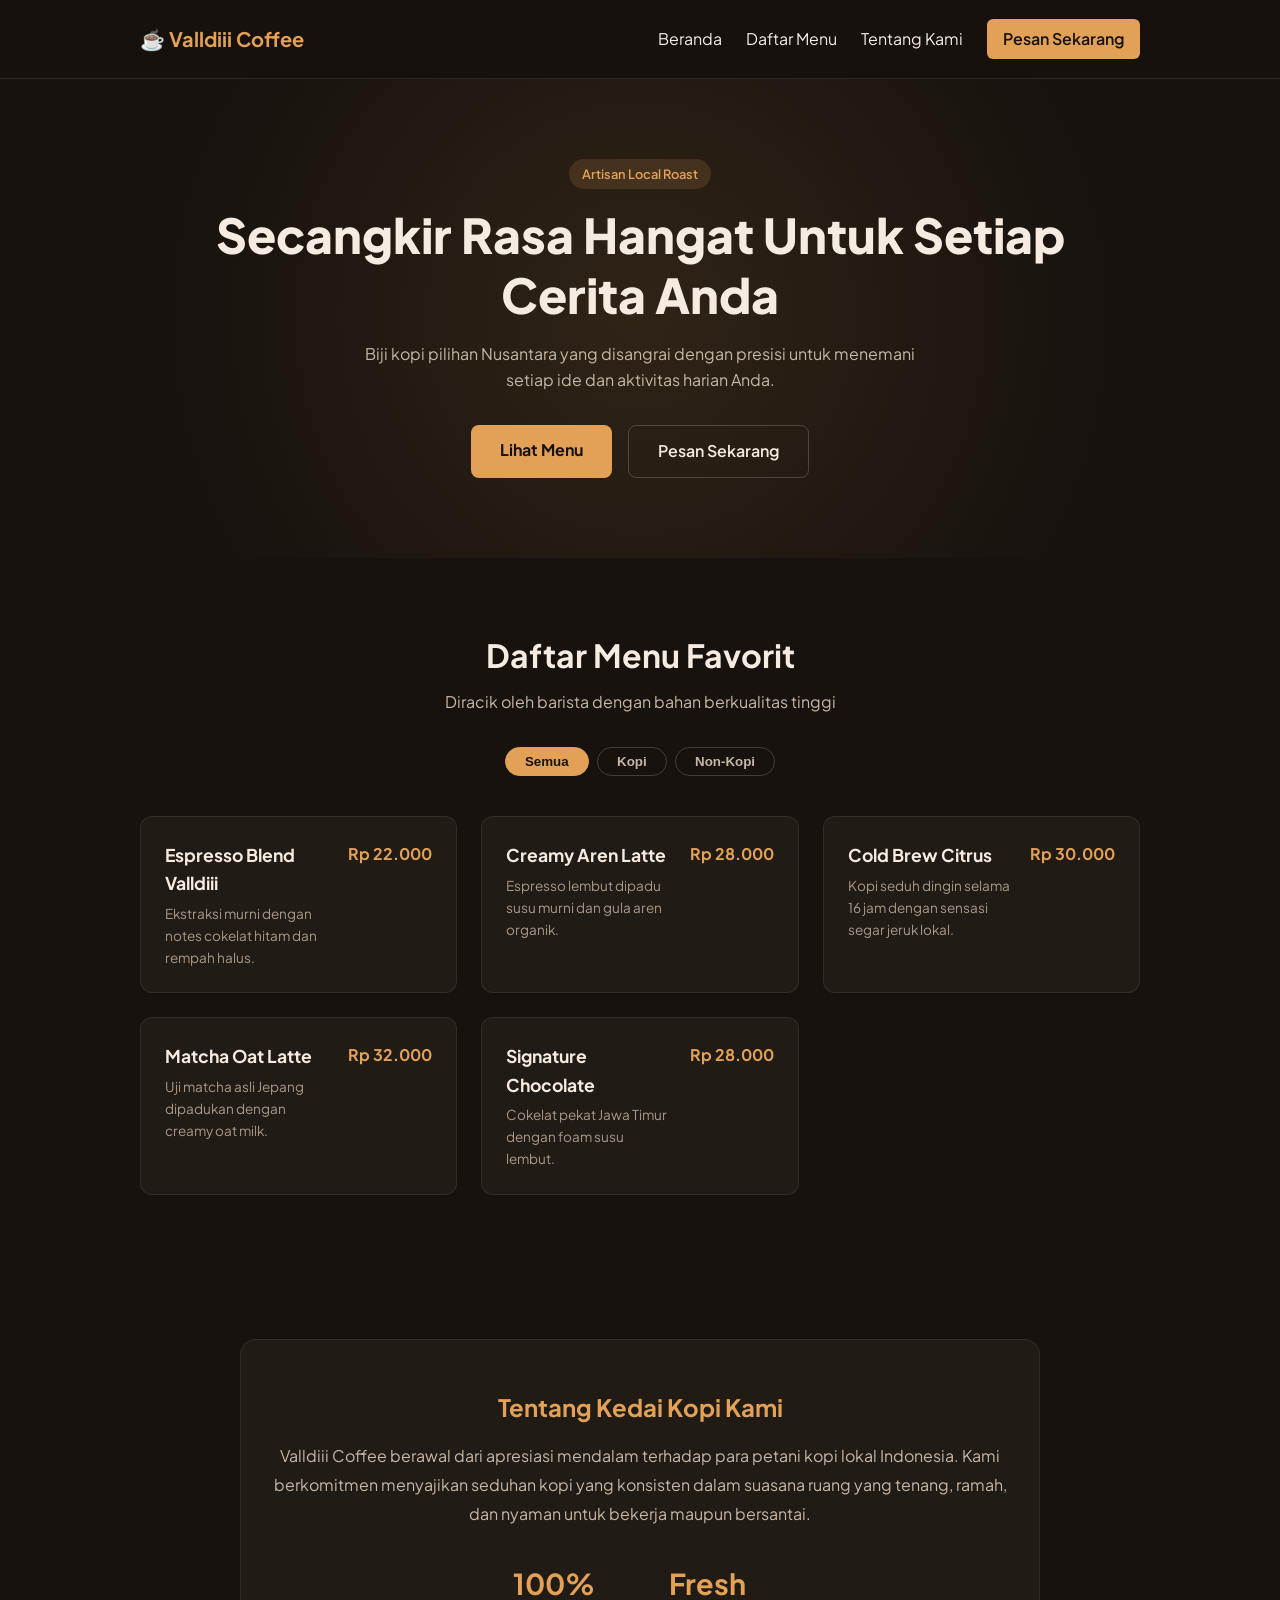
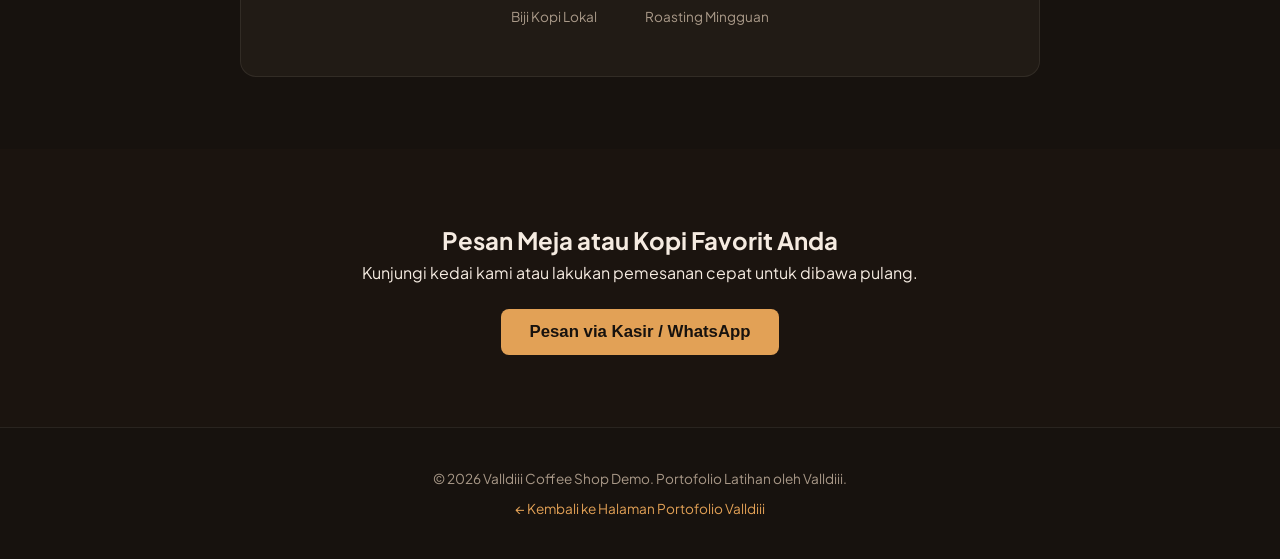
==== projects/coffee-shop/index.html @ c7217e29 "Add VALLDIII portfolio website" ====
<!DOCTYPE html>
<html lang="id">

<head>
  <meta charset="UTF-8">
  <meta name="viewport" content="width=device-width, initial-scale=1.0">
  <title>Valldiii Coffee Shop Demo</title>
  <link rel="preconnect" href="https://fonts.googleapis.com">
  <link rel="preconnect" href="https://fonts.gstatic.com" crossorigin>
  <link href="https://fonts.googleapis.com/css2?family=Plus+Jakarta+Sans:wght@400;500;600;700;800&display=swap"
    rel="stylesheet">
  <link rel="stylesheet" href="style.css">
</head>

<body>
  <!-- Header & Nav -->
  <header class="header">
    <div class="container nav-wrap">
      <div class="brand">☕ Valldiii Coffee</div>
      <nav class="nav-links">
        <a href="#hero">Beranda</a>
        <a href="#menu">Daftar Menu</a>
        <a href="#about">Tentang Kami</a>
        <a href="#order" class="btn-order-nav">Pesan Sekarang</a>
      </nav>
    </div>
  </header>

  <!-- Hero Section -->
  <section class="hero" id="hero">
    <div class="container hero-content">
      <span class="badge">Artisan Local Roast</span>
      <h1>Secangkir Rasa Hangat Untuk Setiap Cerita Anda</h1>
      <p>Biji kopi pilihan Nusantara yang disangrai dengan presisi untuk menemani setiap ide dan aktivitas harian Anda.
      </p>
      <div class="hero-btns">
        <a href="#menu" class="btn-primary">Lihat Menu</a>
        <a href="#order" class="btn-secondary">Pesan Sekarang</a>
      </div>
    </div>
  </section>

  <!-- Menu Section -->
  <section class="menu-section" id="menu">
    <div class="container">
      <div class="sec-title text-center">
        <h2>Daftar Menu Favorit</h2>
        <p>Diracik oleh barista dengan bahan berkualitas tinggi</p>
      </div>

      <div class="menu-filter text-center">
        <button class="filter-btn active" data-category="all">Semua</button>
        <button class="filter-btn" data-category="coffee">Kopi</button>
        <button class="filter-btn" data-category="non-coffee">Non-Kopi</button>
      </div>

      <div class="menu-grid" id="menu-grid">
        <div class="menu-item" data-category="coffee">
          <div class="menu-info">
            <h3>Espresso Blend Valldiii</h3>
            <p>Ekstraksi murni dengan notes cokelat hitam dan rempah halus.</p>
          </div>
          <span class="price">Rp 22.000</span>
        </div>

        <div class="menu-item" data-category="coffee">
          <div class="menu-info">
            <h3>Creamy Aren Latte</h3>
            <p>Espresso lembut dipadu susu murni dan gula aren organik.</p>
          </div>
          <span class="price">Rp 28.000</span>
        </div>

        <div class="menu-item" data-category="coffee">
          <div class="menu-info">
            <h3>Cold Brew Citrus</h3>
            <p>Kopi seduh dingin selama 16 jam dengan sensasi segar jeruk lokal.</p>
          </div>
          <span class="price">Rp 30.000</span>
        </div>

        <div class="menu-item" data-category="non-coffee">
          <div class="menu-info">
            <h3>Matcha Oat Latte</h3>
            <p>Uji matcha asli Jepang dipadukan dengan creamy oat milk.</p>
          </div>
          <span class="price">Rp 32.000</span>
        </div>

        <div class="menu-item" data-category="non-coffee">
          <div class="menu-info">
            <h3>Signature Chocolate</h3>
            <p>Cokelat pekat Jawa Timur dengan foam susu lembut.</p>
          </div>
          <span class="price">Rp 28.000</span>
        </div>
      </div>
    </div>
  </section>

  <!-- About Section -->
  <section class="about-section" id="about">
    <div class="container about-wrap">
      <div class="about-card">
        <h2>Tentang Kedai Kopi Kami</h2>
        <p>Valldiii Coffee berawal dari apresiasi mendalam terhadap para petani kopi lokal Indonesia. Kami berkomitmen
          menyajikan seduhan kopi yang konsisten dalam suasana ruang yang tenang, ramah, dan nyaman untuk bekerja maupun
          bersantai.</p>
        <div class="about-stats">
          <div>
            <strong>100%</strong>
            <span>Biji Kopi Lokal</span>
          </div>
          <div>
            <strong>Fresh</strong>
            <span>Roasting Mingguan</span>
          </div>
        </div>
      </div>
    </div>
  </section>

  <!-- Order Section -->
  <section class="order-section" id="order">
    <div class="container text-center">
      <h2>Pesan Meja atau Kopi Favorit Anda</h2>
      <p>Kunjungi kedai kami atau lakukan pemesanan cepat untuk dibawa pulang.</p>
      <button type="button" class="btn-primary btn-large" id="btn-order-demo">Pesan via Kasir / WhatsApp</button>
      <div id="order-msg" class="order-alert" style="display: none;"></div>
    </div>
  </section>

  <footer class="footer">
    <div class="container text-center">
      <p>&copy; 2026 Valldiii Coffee Shop Demo. Portofolio Latihan oleh Valldiii.</p>
      <p><a href="../../index.html" class="back-link">← Kembali ke Halaman Portofolio Valldiii</a></p>
    </div>
  </footer>

  <script src="script.js"></script>
</body>

</html>
---- projects/coffee-shop/style.css ----
/* Valldiii Coffee Shop Demo Stylesheet */
* {
  margin: 0;
  padding: 0;
  box-sizing: border-box;
}

body {
  font-family: 'Plus Jakarta Sans', sans-serif;
  background-color: #17120E;
  color: #F5EBE1;
  line-height: 1.6;
}

.container {
  width: 90%;
  max-width: 1000px;
  margin: 0 auto;
}

a {
  color: inherit;
  text-decoration: none;
}

.header {
  background-color: rgba(23, 18, 14, 0.95);
  position: sticky;
  top: 0;
  border-bottom: 1px solid rgba(245, 235, 225, 0.1);
  padding: 1.2rem 0;
  z-index: 100;
}

.nav-wrap {
  display: flex;
  justify-content: space-between;
  align-items: center;
}

.brand {
  font-size: 1.25rem;
  font-weight: 700;
  color: #E2A156;
}

.nav-links {
  display: flex;
  align-items: center;
  gap: 1.5rem;
}

.nav-links a:hover {
  color: #E2A156;
}

.btn-order-nav {
  background-color: #E2A156;
  color: #17120E !important;
  font-weight: 600;
  padding: 0.45rem 1rem;
  border-radius: 6px;
}

.hero {
  padding: 5rem 0;
  text-align: center;
  background: radial-gradient(circle, rgba(226, 161, 86, 0.12) 0%, rgba(23, 18, 14, 0) 70%);
}

.badge {
  display: inline-block;
  background-color: rgba(226, 161, 86, 0.15);
  color: #E2A156;
  padding: 0.3rem 0.8rem;
  border-radius: 99px;
  font-size: 0.8rem;
  font-weight: 600;
  margin-bottom: 1rem;
}

.hero h1 {
  font-size: clamp(2rem, 4vw, 3rem);
  font-weight: 800;
  margin-bottom: 1rem;
  line-height: 1.25;
}

.hero p {
  color: #C7B7A6;
  max-width: 600px;
  margin: 0 auto 2rem;
}

.hero-btns {
  display: flex;
  justify-content: center;
  gap: 1rem;
}

.btn-primary {
  background-color: #E2A156;
  color: #17120E;
  font-weight: 700;
  padding: 0.8rem 1.8rem;
  border-radius: 8px;
  border: none;
  cursor: pointer;
  transition: transform 0.2s, background-color 0.2s;
}

.btn-primary:hover {
  background-color: #D28F42;
  transform: translateY(-2px);
}

.btn-secondary {
  border: 1px solid rgba(245, 235, 225, 0.2);
  color: #F5EBE1;
  font-weight: 600;
  padding: 0.8rem 1.8rem;
  border-radius: 8px;
}

.btn-large {
  font-size: 1.05rem;
  margin-top: 1.5rem;
}

.menu-section, .about-section, .order-section {
  padding: 4.5rem 0;
}

.sec-title h2 {
  font-size: 2rem;
  margin-bottom: 0.5rem;
}

.sec-title p {
  color: #C7B7A6;
  margin-bottom: 2rem;
}

.text-center {
  text-align: center;
}

.menu-filter {
  margin-bottom: 2.5rem;
  display: flex;
  justify-content: center;
  gap: 0.5rem;
}

.filter-btn {
  background: transparent;
  border: 1px solid rgba(245, 235, 225, 0.2);
  color: #C7B7A6;
  padding: 0.4rem 1.2rem;
  border-radius: 99px;
  cursor: pointer;
  font-weight: 600;
  transition: all 0.2s;
}

.filter-btn.active, .filter-btn:hover {
  background-color: #E2A156;
  color: #17120E;
  border-color: #E2A156;
}

.menu-grid {
  display: grid;
  grid-template-columns: repeat(auto-fit, minmax(280px, 1fr));
  gap: 1.5rem;
}

.menu-item {
  background-color: #211B15;
  border: 1px solid rgba(245, 235, 225, 0.08);
  border-radius: 12px;
  padding: 1.5rem;
  display: flex;
  justify-content: space-between;
  align-items: flex-start;
}

.menu-info h3 {
  font-size: 1.1rem;
  margin-bottom: 0.35rem;
  color: #F5EBE1;
}

.menu-info p {
  font-size: 0.85rem;
  color: #A99988;
}

.price {
  font-weight: 700;
  color: #E2A156;
  margin-left: 1rem;
  white-space: nowrap;
}

.about-card {
  background-color: #211B15;
  border-radius: 16px;
  padding: 3rem 2rem;
  border: 1px solid rgba(245, 235, 225, 0.08);
  text-align: center;
  max-width: 800px;
  margin: 0 auto;
}

.about-card h2 {
  margin-bottom: 1rem;
  color: #E2A156;
}

.about-card p {
  color: #C7B7A6;
  margin-bottom: 2rem;
  line-height: 1.8;
}

.about-stats {
  display: flex;
  justify-content: center;
  gap: 3rem;
}

.about-stats div {
  display: flex;
  flex-direction: column;
}

.about-stats strong {
  font-size: 1.8rem;
  color: #E2A156;
}

.about-stats span {
  font-size: 0.85rem;
  color: #A99988;
}

.order-section {
  background-color: #1B140F;
}

.order-alert {
  margin-top: 1.5rem;
  padding: 1rem;
  background-color: rgba(226, 161, 86, 0.15);
  border: 1px solid #E2A156;
  border-radius: 8px;
  color: #F5EBE1;
  max-width: 500px;
  margin-left: auto;
  margin-right: auto;
}

.footer {
  padding: 2.5rem 0;
  border-top: 1px solid rgba(245, 235, 225, 0.08);
  color: #A99988;
  font-size: 0.85rem;
}

.back-link {
  color: #E2A156;
  display: inline-block;
  margin-top: 0.5rem;
}

@media (max-width: 600px) {
  .nav-links {
    display: none;
  }
}
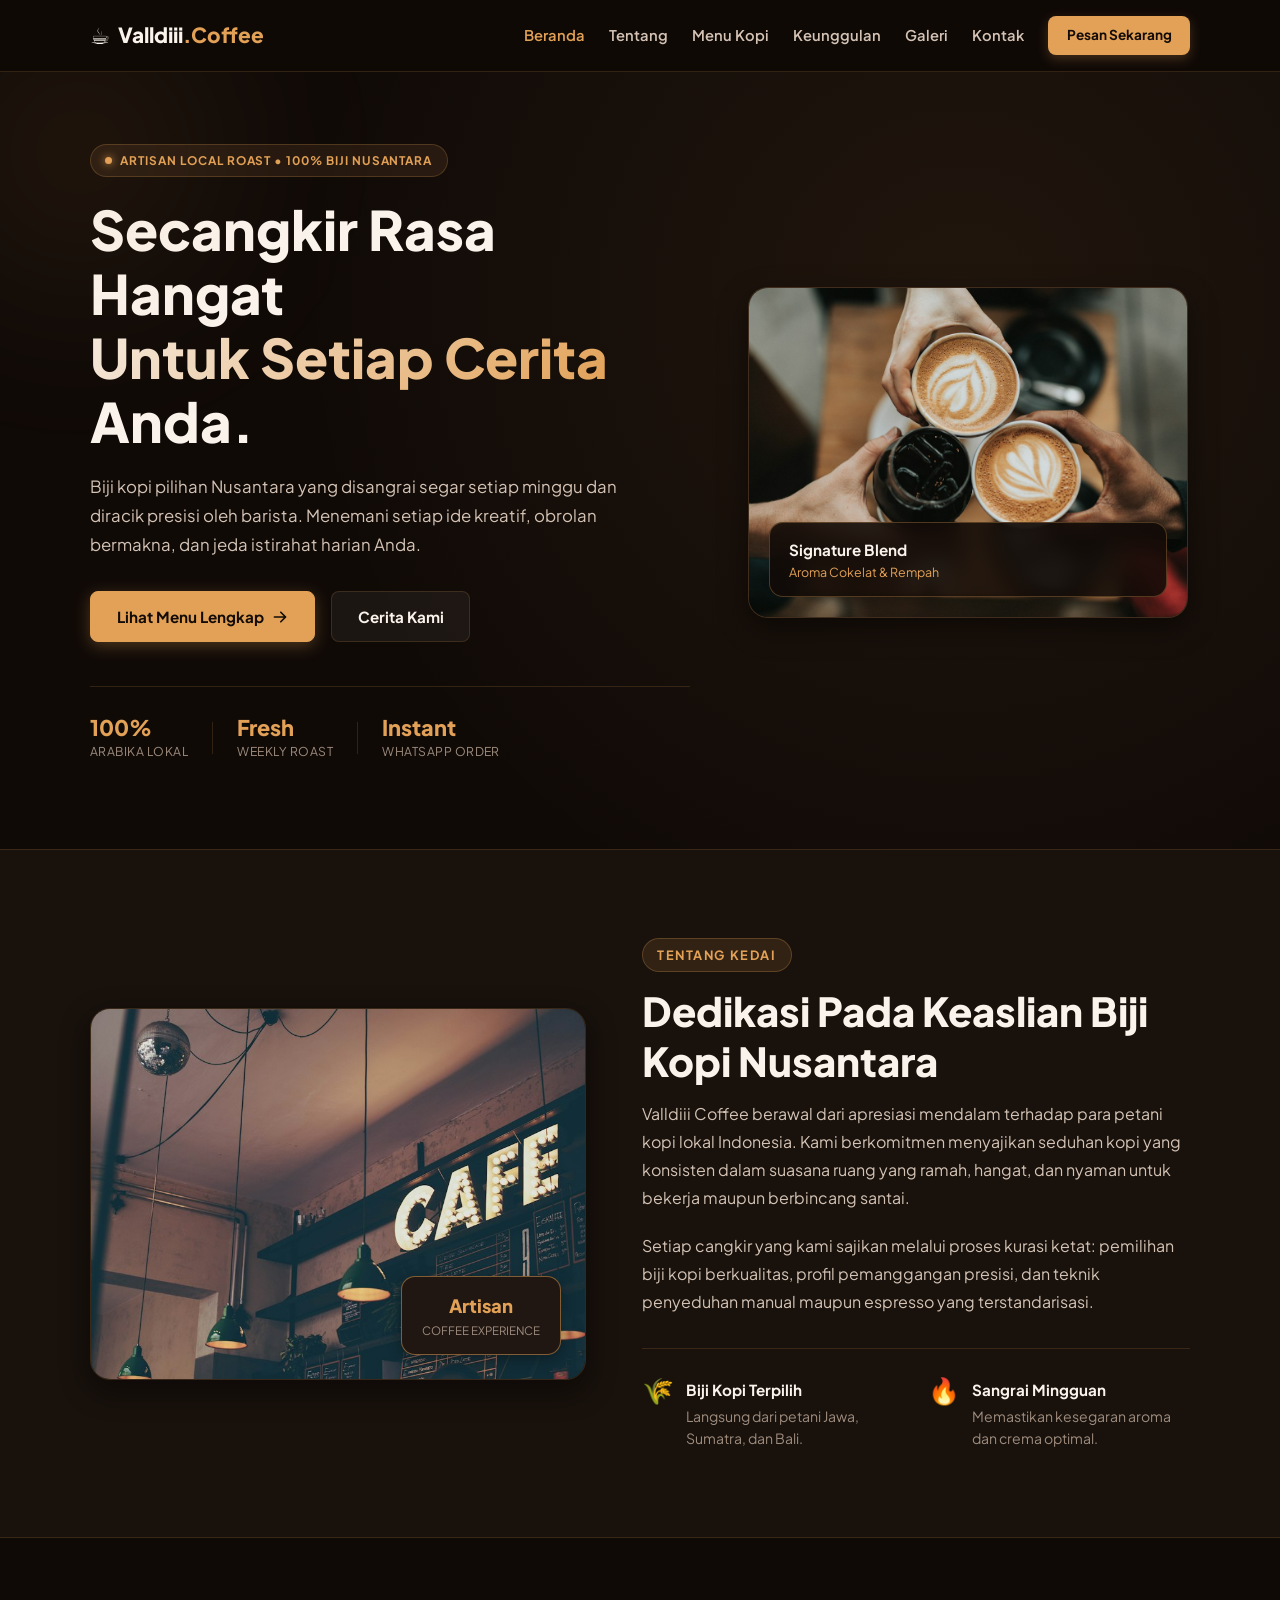
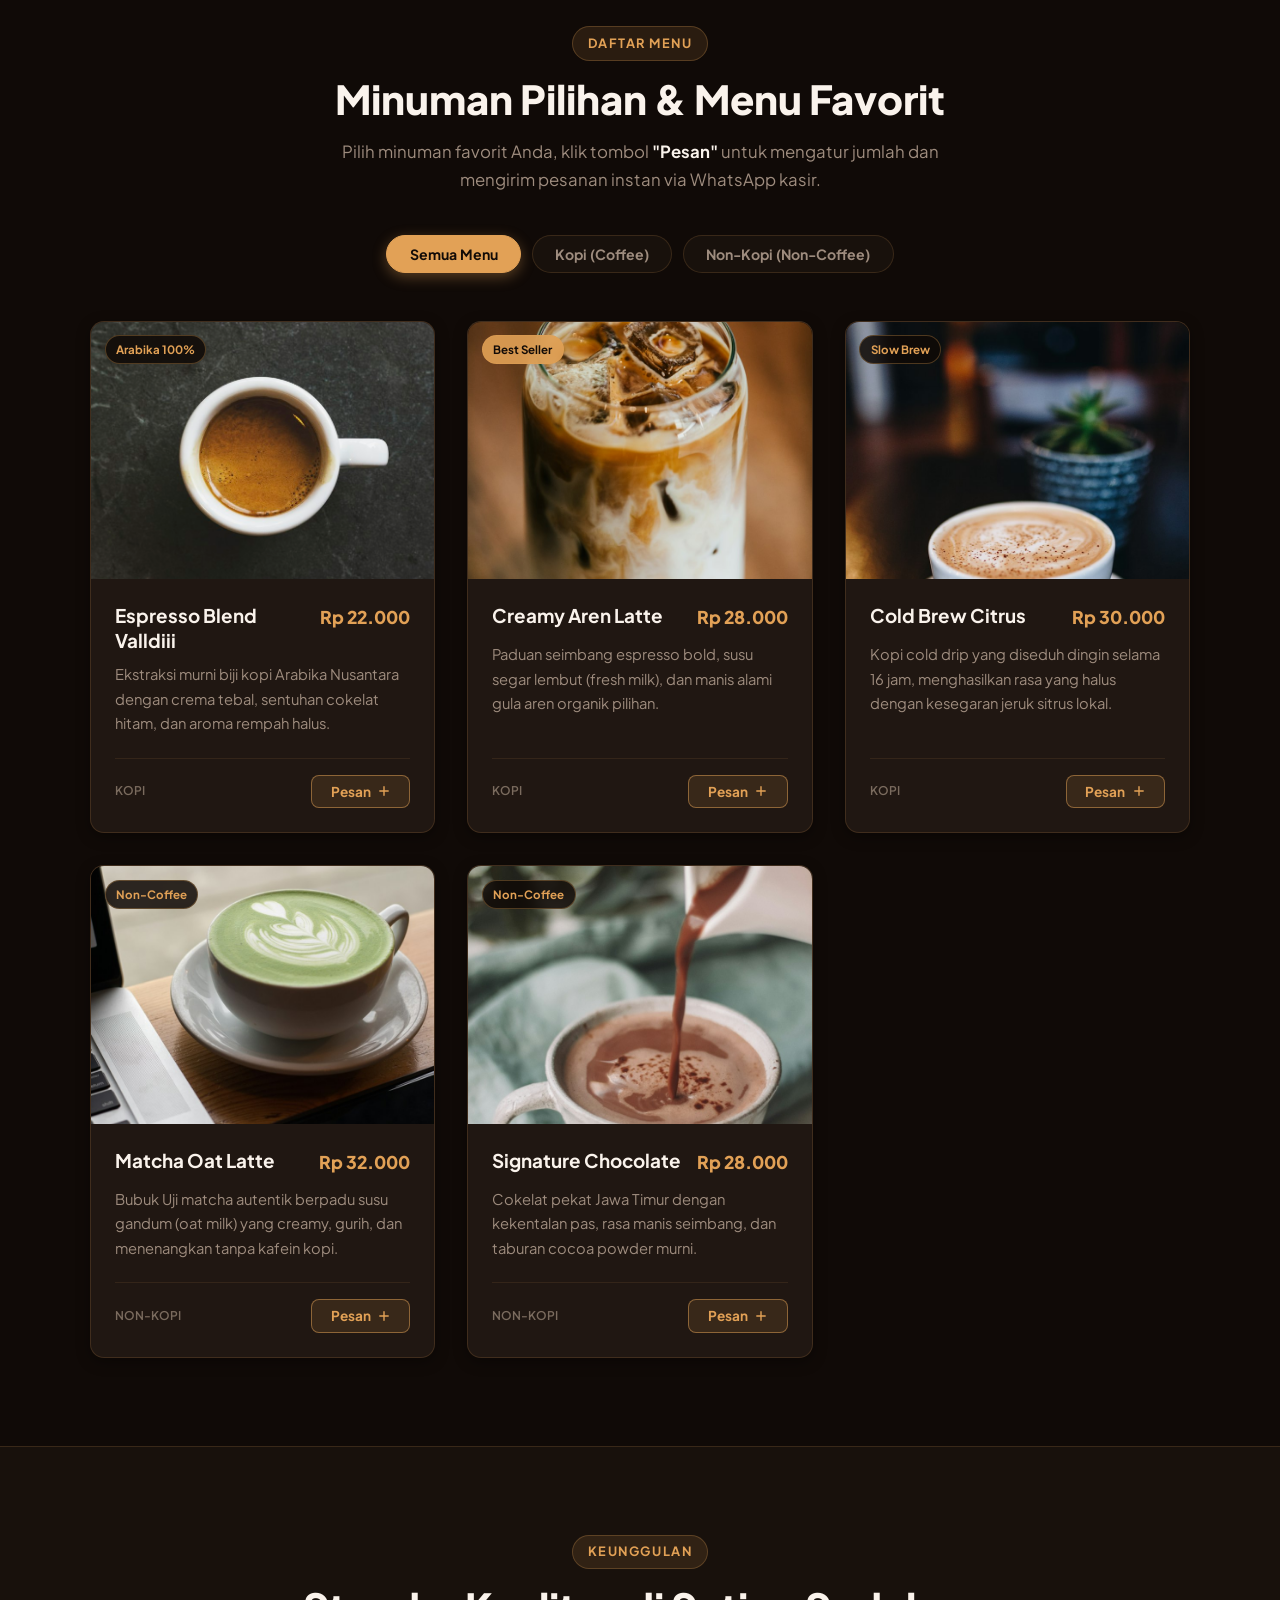
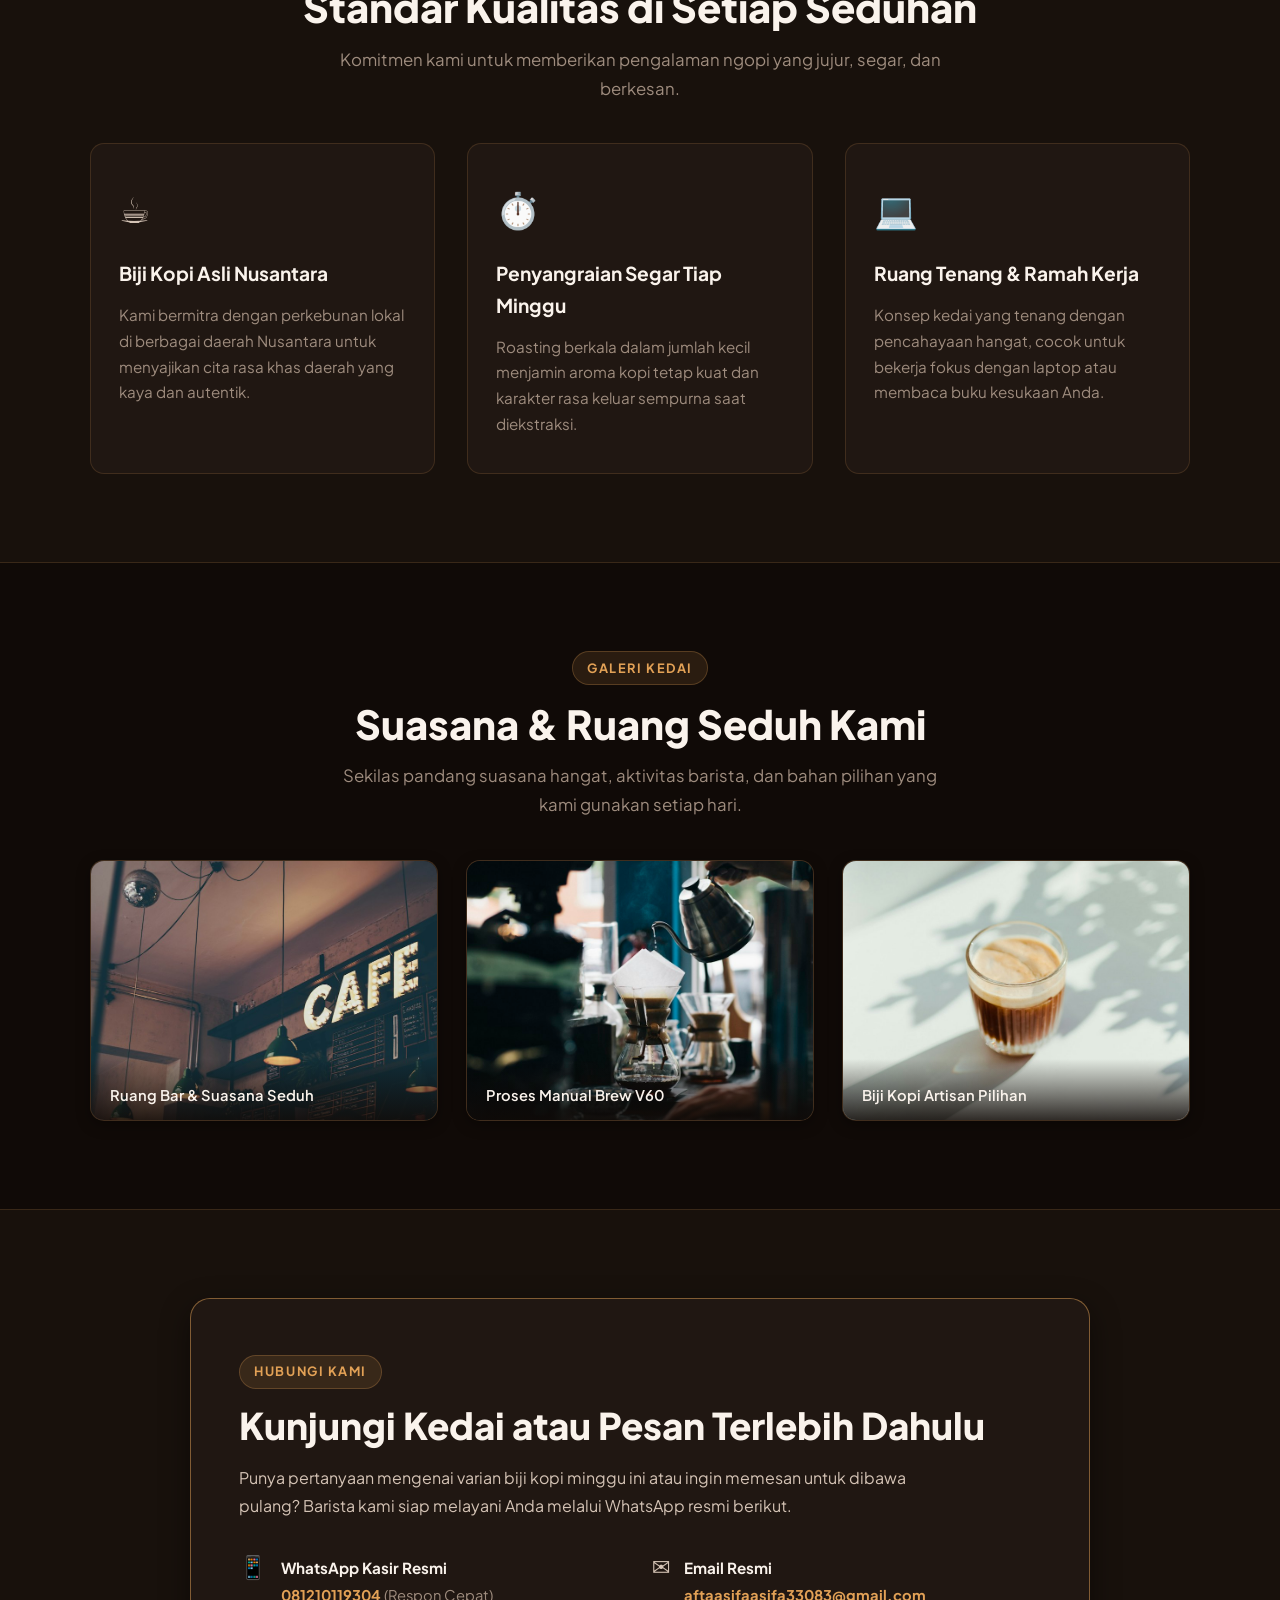
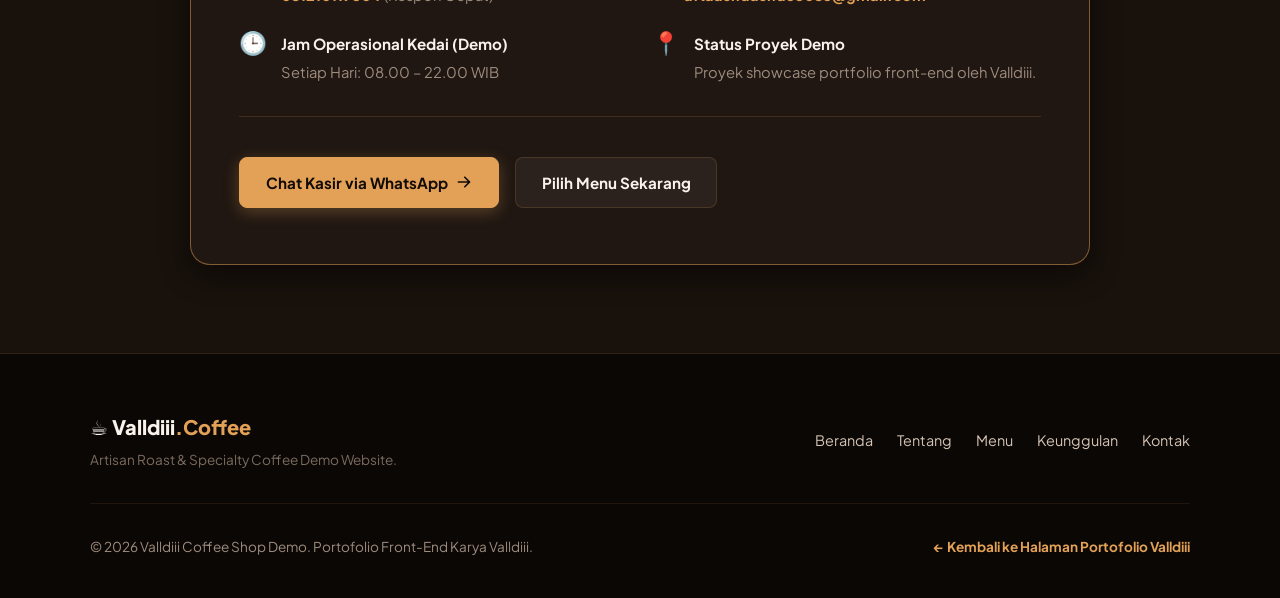
==== commit 460090f0: "Update VALLDIII Portfolio and Coffee Shop" ====
--- a/projects/coffee-shop/index.html
+++ b/projects/coffee-shop/index.html
@@ -4,139 +4,544 @@
 <head>
   <meta charset="UTF-8">
   <meta name="viewport" content="width=device-width, initial-scale=1.0">
-  <title>Valldiii Coffee Shop Demo</title>
+  <title>Valldiii Coffee — Artisan Roast &amp; Specialty Coffee</title>
+  <meta name="description" content="Demo website kedai kopi modern Valldiii Coffee. Katalog menu interaktif, artisan roast biji Nusantara, dan pemesanan instan via WhatsApp.">
+
+  <!-- Google Fonts: Plus Jakarta Sans -->
   <link rel="preconnect" href="https://fonts.googleapis.com">
   <link rel="preconnect" href="https://fonts.gstatic.com" crossorigin>
-  <link href="https://fonts.googleapis.com/css2?family=Plus+Jakarta+Sans:wght@400;500;600;700;800&display=swap"
-    rel="stylesheet">
+  <link href="https://fonts.googleapis.com/css2?family=Plus+Jakarta+Sans:wght@400;500;600;700;800&display=swap" rel="stylesheet">
+  
   <link rel="stylesheet" href="style.css">
 </head>
 
 <body>
-  <!-- Header & Nav -->
-  <header class="header">
+
+  <!-- ========================================================
+       1. HEADER & NAVBAR
+       ======================================================== -->
+  <header class="header" id="site-header">
     <div class="container nav-wrap">
-      <div class="brand">☕ Valldiii Coffee</div>
-      <nav class="nav-links">
-        <a href="#hero">Beranda</a>
-        <a href="#menu">Daftar Menu</a>
-        <a href="#about">Tentang Kami</a>
-        <a href="#order" class="btn-order-nav">Pesan Sekarang</a>
+      <a href="#hero" class="brand" aria-label="Valldiii Coffee - Beranda">
+        <span class="brand-icon">☕</span>
+        <span class="brand-name">Valldiii<span class="brand-accent">.Coffee</span></span>
+      </a>
+
+      <!-- Desktop Nav -->
+      <nav class="nav-links" id="nav-links" aria-label="Navigasi Menu Kedai">
+        <a href="#hero" class="nav-item active">Beranda</a>
+        <a href="#about" class="nav-item">Tentang</a>
+        <a href="#menu" class="nav-item">Menu Kopi</a>
+        <a href="#features" class="nav-item">Keunggulan</a>
+        <a href="#gallery" class="nav-item">Galeri</a>
+        <a href="#contact" class="nav-item">Kontak</a>
+        <a href="#menu" class="btn-order-nav">Pesan Sekarang</a>
       </nav>
+
+      <!-- Mobile Hamburger Button -->
+      <button type="button" class="nav-toggle" id="nav-toggle" aria-label="Buka menu navigasi" aria-expanded="false" aria-controls="nav-links">
+        <span class="bar"></span>
+        <span class="bar"></span>
+        <span class="bar"></span>
+      </button>
     </div>
   </header>
 
-  <!-- Hero Section -->
-  <section class="hero" id="hero">
-    <div class="container hero-content">
-      <span class="badge">Artisan Local Roast</span>
-      <h1>Secangkir Rasa Hangat Untuk Setiap Cerita Anda</h1>
-      <p>Biji kopi pilihan Nusantara yang disangrai dengan presisi untuk menemani setiap ide dan aktivitas harian Anda.
-      </p>
-      <div class="hero-btns">
-        <a href="#menu" class="btn-primary">Lihat Menu</a>
-        <a href="#order" class="btn-secondary">Pesan Sekarang</a>
-      </div>
-    </div>
-  </section>
-
-  <!-- Menu Section -->
-  <section class="menu-section" id="menu">
-    <div class="container">
-      <div class="sec-title text-center">
-        <h2>Daftar Menu Favorit</h2>
-        <p>Diracik oleh barista dengan bahan berkualitas tinggi</p>
-      </div>
-
-      <div class="menu-filter text-center">
-        <button class="filter-btn active" data-category="all">Semua</button>
-        <button class="filter-btn" data-category="coffee">Kopi</button>
-        <button class="filter-btn" data-category="non-coffee">Non-Kopi</button>
-      </div>
-
-      <div class="menu-grid" id="menu-grid">
-        <div class="menu-item" data-category="coffee">
-          <div class="menu-info">
-            <h3>Espresso Blend Valldiii</h3>
-            <p>Ekstraksi murni dengan notes cokelat hitam dan rempah halus.</p>
-          </div>
-          <span class="price">Rp 22.000</span>
-        </div>
-
-        <div class="menu-item" data-category="coffee">
-          <div class="menu-info">
-            <h3>Creamy Aren Latte</h3>
-            <p>Espresso lembut dipadu susu murni dan gula aren organik.</p>
-          </div>
-          <span class="price">Rp 28.000</span>
-        </div>
-
-        <div class="menu-item" data-category="coffee">
-          <div class="menu-info">
-            <h3>Cold Brew Citrus</h3>
-            <p>Kopi seduh dingin selama 16 jam dengan sensasi segar jeruk lokal.</p>
-          </div>
-          <span class="price">Rp 30.000</span>
-        </div>
-
-        <div class="menu-item" data-category="non-coffee">
-          <div class="menu-info">
-            <h3>Matcha Oat Latte</h3>
-            <p>Uji matcha asli Jepang dipadukan dengan creamy oat milk.</p>
-          </div>
-          <span class="price">Rp 32.000</span>
-        </div>
-
-        <div class="menu-item" data-category="non-coffee">
-          <div class="menu-info">
-            <h3>Signature Chocolate</h3>
-            <p>Cokelat pekat Jawa Timur dengan foam susu lembut.</p>
-          </div>
-          <span class="price">Rp 28.000</span>
-        </div>
-      </div>
-    </div>
-  </section>
-
-  <!-- About Section -->
-  <section class="about-section" id="about">
-    <div class="container about-wrap">
-      <div class="about-card">
-        <h2>Tentang Kedai Kopi Kami</h2>
-        <p>Valldiii Coffee berawal dari apresiasi mendalam terhadap para petani kopi lokal Indonesia. Kami berkomitmen
-          menyajikan seduhan kopi yang konsisten dalam suasana ruang yang tenang, ramah, dan nyaman untuk bekerja maupun
-          bersantai.</p>
-        <div class="about-stats">
-          <div>
-            <strong>100%</strong>
-            <span>Biji Kopi Lokal</span>
-          </div>
-          <div>
-            <strong>Fresh</strong>
-            <span>Roasting Mingguan</span>
-          </div>
-        </div>
-      </div>
-    </div>
-  </section>
-
-  <!-- Order Section -->
-  <section class="order-section" id="order">
-    <div class="container text-center">
-      <h2>Pesan Meja atau Kopi Favorit Anda</h2>
-      <p>Kunjungi kedai kami atau lakukan pemesanan cepat untuk dibawa pulang.</p>
-      <button type="button" class="btn-primary btn-large" id="btn-order-demo">Pesan via Kasir / WhatsApp</button>
-      <div id="order-msg" class="order-alert" style="display: none;"></div>
-    </div>
-  </section>
-
+  <main>
+    <!-- ========================================================
+         2. HERO SECTION
+         ======================================================== -->
+    <section class="hero-section" id="hero">
+      <div class="hero-glow-backlight" aria-hidden="true"></div>
+      <div class="container hero-container">
+        <div class="hero-content">
+          <div class="hero-badge">
+            <span class="badge-dot"></span>
+            <span>ARTISAN LOCAL ROAST • 100% BIJI NUSANTARA</span>
+          </div>
+
+          <h1 class="hero-title">
+            Secangkir Rasa Hangat <br>
+            <span class="text-gradient">Untuk Setiap Cerita</span> Anda.
+          </h1>
+
+          <p class="hero-desc">
+            Biji kopi pilihan Nusantara yang disangrai segar setiap minggu dan diracik presisi oleh barista. Menemani setiap ide kreatif, obrolan bermakna, dan jeda istirahat harian Anda.
+          </p>
+
+          <div class="hero-actions">
+            <a href="#menu" class="btn btn-primary" id="hero-btn-menu">
+              <span>Lihat Menu Lengkap</span>
+              <svg viewBox="0 0 20 20" fill="currentColor" width="16" height="16" aria-hidden="true">
+                <path fill-rule="evenodd" d="M10.293 3.293a1 1 0 011.414 0l6 6a1 1 0 010 1.414l-6 6a1 1 0 01-1.414-1.414L14.586 11H3a1 1 0 110-2h11.586l-4.293-4.293a1 1 0 010-1.414z" clip-rule="evenodd"/>
+              </svg>
+            </a>
+            <a href="#about" class="btn btn-secondary" id="hero-btn-story">
+              <span>Cerita Kami</span>
+            </a>
+          </div>
+
+          <!-- Highlight Micro Badges -->
+          <div class="hero-stats-strip">
+            <div class="stat-pill">
+              <strong>100%</strong>
+              <span>Arabika Lokal</span>
+            </div>
+            <div class="stat-separator" aria-hidden="true"></div>
+            <div class="stat-pill">
+              <strong>Fresh</strong>
+              <span>Weekly Roast</span>
+            </div>
+            <div class="stat-separator" aria-hidden="true"></div>
+            <div class="stat-pill">
+              <strong>Instant</strong>
+              <span>WhatsApp Order</span>
+            </div>
+          </div>
+        </div>
+
+        <div class="hero-visual">
+          <div class="hero-image-card">
+            <img src="images/hero_coffee.jpg" alt="Secangkir kopi espresso hangat dengan latte art indah di meja kayu" class="hero-img" loading="eager">
+            <div class="hero-card-tag">
+              <span class="tag-title">Signature Blend</span>
+              <span class="tag-sub">Aroma Cokelat &amp; Rempah</span>
+            </div>
+          </div>
+        </div>
+      </div>
+    </section>
+
+    <!-- ========================================================
+         3. ABOUT SECTION
+         ======================================================== -->
+    <section class="about-section" id="about">
+      <div class="container">
+        <div class="about-grid">
+          <div class="about-image-wrap">
+            <img src="images/gallery_1.jpg" alt="Suasana hangat interior kedai kopi Valldiii" class="about-img" loading="lazy">
+            <div class="about-experience-badge">
+              <span class="exp-number">Artisan</span>
+              <span class="exp-label">Coffee Experience</span>
+            </div>
+          </div>
+
+          <div class="about-text-wrap">
+            <span class="section-tag">TENTANG KEDAI</span>
+            <h2 class="section-title">Dedikasi Pada Keaslian Biji Kopi Nusantara</h2>
+            <p class="about-paragraph">
+              Valldiii Coffee berawal dari apresiasi mendalam terhadap para petani kopi lokal Indonesia. Kami berkomitmen menyajikan seduhan kopi yang konsisten dalam suasana ruang yang ramah, hangat, dan nyaman untuk bekerja maupun berbincang santai.
+            </p>
+            <p class="about-paragraph">
+              Setiap cangkir yang kami sajikan melalui proses kurasi ketat: pemilihan biji kopi berkualitas, profil pemanggangan presisi, dan teknik penyeduhan manual maupun espresso yang terstandarisasi.
+            </p>
+
+            <div class="about-features-row">
+              <div class="about-feat-item">
+                <span class="feat-icon">🌾</span>
+                <div>
+                  <h4>Biji Kopi Terpilih</h4>
+                  <p>Langsung dari petani Jawa, Sumatra, dan Bali.</p>
+                </div>
+              </div>
+              <div class="about-feat-item">
+                <span class="feat-icon">🔥</span>
+                <div>
+                  <h4>Sangrai Mingguan</h4>
+                  <p>Memastikan kesegaran aroma dan crema optimal.</p>
+                </div>
+              </div>
+            </div>
+          </div>
+        </div>
+      </div>
+    </section>
+
+    <!-- ========================================================
+         4. MENU SECTION (INTERACTIVE CATALOG WITH DIRECT ORDER)
+         ======================================================== -->
+    <section class="menu-section" id="menu">
+      <div class="container">
+        <div class="section-header text-center">
+          <span class="section-tag">DAFTAR MENU</span>
+          <h2 class="section-title">Minuman Pilihan &amp; Menu Favorit</h2>
+          <p class="section-subtitle">
+            Pilih minuman favorit Anda, klik tombol <strong>"Pesan"</strong> untuk mengatur jumlah dan mengirim pesanan instan via WhatsApp kasir.
+          </p>
+        </div>
+
+        <!-- Category Filters -->
+        <div class="menu-filter-bar text-center">
+          <button type="button" class="filter-btn active" data-category="all">Semua Menu</button>
+          <button type="button" class="filter-btn" data-category="coffee">Kopi (Coffee)</button>
+          <button type="button" class="filter-btn" data-category="non-coffee">Non-Kopi (Non-Coffee)</button>
+        </div>
+
+        <!-- Menu Cards Grid -->
+        <div class="menu-grid" id="menu-grid">
+
+          <!-- Item 1: Espresso -->
+          <article class="menu-card" data-category="coffee" data-id="espresso" data-name="Espresso Blend Valldiii" data-price="22000" data-price-display="Rp 22.000" data-image="images/espresso.jpg">
+            <div class="menu-card-img-box">
+              <img src="images/espresso.jpg" alt="Segelas Espresso Blend Valldiii dengan crema tebal" class="menu-card-img" loading="lazy">
+              <span class="menu-card-badge">Arabika 100%</span>
+            </div>
+            <div class="menu-card-body">
+              <div class="menu-card-head">
+                <h3 class="menu-card-title">Espresso Blend Valldiii</h3>
+                <span class="menu-card-price">Rp 22.000</span>
+              </div>
+              <p class="menu-card-desc">
+                Ekstraksi murni biji kopi Arabika Nusantara dengan crema tebal, sentuhan cokelat hitam, dan aroma rempah halus.
+              </p>
+              <div class="menu-card-footer">
+                <span class="menu-card-category-tag">Kopi</span>
+                <button type="button" class="btn btn-order-item" data-action="order" data-id="espresso">
+                  <span>Pesan</span>
+                  <svg viewBox="0 0 20 20" fill="currentColor" width="14" height="14" aria-hidden="true">
+                    <path fill-rule="evenodd" d="M10 3a1 1 0 011 1v5h5a1 1 0 110 2h-5v5a1 1 0 11-2 0v-5H4a1 1 0 110-2h5V4a1 1 0 011-1z" clip-rule="evenodd"/>
+                  </svg>
+                </button>
+              </div>
+            </div>
+          </article>
+
+          <!-- Item 2: Creamy Aren Latte -->
+          <article class="menu-card" data-category="coffee" data-id="aren-latte" data-name="Creamy Aren Latte" data-price="28000" data-price-display="Rp 28.000" data-image="images/aren_latte.jpg">
+            <div class="menu-card-img-box">
+              <img src="images/aren_latte.jpg" alt="Segelas Creamy Aren Latte dengan lapisan susu segar dan gula aren" class="menu-card-img" loading="lazy">
+              <span class="menu-card-badge bestseller">Best Seller</span>
+            </div>
+            <div class="menu-card-body">
+              <div class="menu-card-head">
+                <h3 class="menu-card-title">Creamy Aren Latte</h3>
+                <span class="menu-card-price">Rp 28.000</span>
+              </div>
+              <p class="menu-card-desc">
+                Paduan seimbang espresso bold, susu segar lembut (fresh milk), dan manis alami gula aren organik pilihan.
+              </p>
+              <div class="menu-card-footer">
+                <span class="menu-card-category-tag">Kopi</span>
+                <button type="button" class="btn btn-order-item" data-action="order" data-id="aren-latte">
+                  <span>Pesan</span>
+                  <svg viewBox="0 0 20 20" fill="currentColor" width="14" height="14" aria-hidden="true">
+                    <path fill-rule="evenodd" d="M10 3a1 1 0 011 1v5h5a1 1 0 110 2h-5v5a1 1 0 11-2 0v-5H4a1 1 0 110-2h5V4a1 1 0 011-1z" clip-rule="evenodd"/>
+                  </svg>
+                </button>
+              </div>
+            </div>
+          </article>
+
+          <!-- Item 3: Cold Brew Citrus -->
+          <article class="menu-card" data-category="coffee" data-id="cold-brew" data-name="Cold Brew Citrus" data-price="30000" data-price-display="Rp 30.000" data-image="images/cold_brew.jpg">
+            <div class="menu-card-img-box">
+              <img src="images/cold_brew.jpg" alt="Segelas Cold Brew Citrus segar dengan es batu dan irisan jeruk" class="menu-card-img" loading="lazy">
+              <span class="menu-card-badge">Slow Brew</span>
+            </div>
+            <div class="menu-card-body">
+              <div class="menu-card-head">
+                <h3 class="menu-card-title">Cold Brew Citrus</h3>
+                <span class="menu-card-price">Rp 30.000</span>
+              </div>
+              <p class="menu-card-desc">
+                Kopi cold drip yang diseduh dingin selama 16 jam, menghasilkan rasa yang halus dengan kesegaran jeruk sitrus lokal.
+              </p>
+              <div class="menu-card-footer">
+                <span class="menu-card-category-tag">Kopi</span>
+                <button type="button" class="btn btn-order-item" data-action="order" data-id="cold-brew">
+                  <span>Pesan</span>
+                  <svg viewBox="0 0 20 20" fill="currentColor" width="14" height="14" aria-hidden="true">
+                    <path fill-rule="evenodd" d="M10 3a1 1 0 011 1v5h5a1 1 0 110 2h-5v5a1 1 0 11-2 0v-5H4a1 1 0 110-2h5V4a1 1 0 011-1z" clip-rule="evenodd"/>
+                  </svg>
+                </button>
+              </div>
+            </div>
+          </article>
+
+          <!-- Item 4: Matcha Oat Latte -->
+          <article class="menu-card" data-category="non-coffee" data-id="matcha-latte" data-name="Matcha Oat Latte" data-price="32000" data-price-display="Rp 32.000" data-image="images/matcha_latte.jpg">
+            <div class="menu-card-img-box">
+              <img src="images/matcha_latte.jpg" alt="Segelas Matcha Oat Latte dengan gradasi hijau matcha dan susu oat" class="menu-card-img" loading="lazy">
+              <span class="menu-card-badge">Non-Coffee</span>
+            </div>
+            <div class="menu-card-body">
+              <div class="menu-card-head">
+                <h3 class="menu-card-title">Matcha Oat Latte</h3>
+                <span class="menu-card-price">Rp 32.000</span>
+              </div>
+              <p class="menu-card-desc">
+                Bubuk Uji matcha autentik berpadu susu gandum (oat milk) yang creamy, gurih, dan menenangkan tanpa kafein kopi.
+              </p>
+              <div class="menu-card-footer">
+                <span class="menu-card-category-tag">Non-Kopi</span>
+                <button type="button" class="btn btn-order-item" data-action="order" data-id="matcha-latte">
+                  <span>Pesan</span>
+                  <svg viewBox="0 0 20 20" fill="currentColor" width="14" height="14" aria-hidden="true">
+                    <path fill-rule="evenodd" d="M10 3a1 1 0 011 1v5h5a1 1 0 110 2h-5v5a1 1 0 11-2 0v-5H4a1 1 0 110-2h5V4a1 1 0 011-1z" clip-rule="evenodd"/>
+                  </svg>
+                </button>
+              </div>
+            </div>
+          </article>
+
+          <!-- Item 5: Signature Chocolate -->
+          <article class="menu-card" data-category="non-coffee" data-id="chocolate" data-name="Signature Chocolate" data-price="28000" data-price-display="Rp 28.000" data-image="images/chocolate.jpg">
+            <div class="menu-card-img-box">
+              <img src="images/chocolate.jpg" alt="Segelas Signature Chocolate pekat dengan foam susu" class="menu-card-img" loading="lazy">
+              <span class="menu-card-badge">Non-Coffee</span>
+            </div>
+            <div class="menu-card-body">
+              <div class="menu-card-head">
+                <h3 class="menu-card-title">Signature Chocolate</h3>
+                <span class="menu-card-price">Rp 28.000</span>
+              </div>
+              <p class="menu-card-desc">
+                Cokelat pekat Jawa Timur dengan kekentalan pas, rasa manis seimbang, dan taburan cocoa powder murni.
+              </p>
+              <div class="menu-card-footer">
+                <span class="menu-card-category-tag">Non-Kopi</span>
+                <button type="button" class="btn btn-order-item" data-action="order" data-id="chocolate">
+                  <span>Pesan</span>
+                  <svg viewBox="0 0 20 20" fill="currentColor" width="14" height="14" aria-hidden="true">
+                    <path fill-rule="evenodd" d="M10 3a1 1 0 011 1v5h5a1 1 0 110 2h-5v5a1 1 0 11-2 0v-5H4a1 1 0 110-2h5V4a1 1 0 011-1z" clip-rule="evenodd"/>
+                  </svg>
+                </button>
+              </div>
+            </div>
+          </article>
+
+        </div>
+      </div>
+    </section>
+
+    <!-- ========================================================
+         5. KEUNGGULAN SECTION (WHY CHOOSE US)
+         ======================================================== -->
+    <section class="features-section" id="features">
+      <div class="container">
+        <div class="section-header text-center">
+          <span class="section-tag">KEUNGGULAN</span>
+          <h2 class="section-title">Standar Kualitas di Setiap Seduhan</h2>
+          <p class="section-subtitle">
+            Komitmen kami untuk memberikan pengalaman ngopi yang jujur, segar, dan berkesan.
+          </p>
+        </div>
+
+        <div class="features-grid">
+          <div class="feature-box">
+            <div class="feature-icon-wrap">☕</div>
+            <h3>Biji Kopi Asli Nusantara</h3>
+            <p>Kami bermitra dengan perkebunan lokal di berbagai daerah Nusantara untuk menyajikan cita rasa khas daerah yang kaya dan autentik.</p>
+          </div>
+
+          <div class="feature-box">
+            <div class="feature-icon-wrap">⏱️</div>
+            <h3>Penyangraian Segar Tiap Minggu</h3>
+            <p>Roasting berkala dalam jumlah kecil menjamin aroma kopi tetap kuat dan karakter rasa keluar sempurna saat diekstraksi.</p>
+          </div>
+
+          <div class="feature-box">
+            <div class="feature-icon-wrap">💻</div>
+            <h3>Ruang Tenang &amp; Ramah Kerja</h3>
+            <p>Konsep kedai yang tenang dengan pencahayaan hangat, cocok untuk bekerja fokus dengan laptop atau membaca buku kesukaan Anda.</p>
+          </div>
+        </div>
+      </div>
+    </section>
+
+    <!-- ========================================================
+         6. GALLERY SECTION
+         ======================================================== -->
+    <section class="gallery-section" id="gallery">
+      <div class="container">
+        <div class="section-header text-center">
+          <span class="section-tag">GALERI KEDAI</span>
+          <h2 class="section-title">Suasana &amp; Ruang Seduh Kami</h2>
+          <p class="section-subtitle">
+            Sekilas pandang suasana hangat, aktivitas barista, dan bahan pilihan yang kami gunakan setiap hari.
+          </p>
+        </div>
+
+        <div class="gallery-grid">
+          <div class="gallery-item">
+            <img src="images/gallery_1.jpg" alt="Suasana interior bar kedai kopi dengan pencahayaan hangat" class="gallery-img" loading="lazy">
+            <div class="gallery-caption">Ruang Bar &amp; Suasana Seduh</div>
+          </div>
+          <div class="gallery-item">
+            <img src="images/gallery_2.jpg" alt="Proses seduh manual brew v60 dengan teko khusus" class="gallery-img" loading="lazy">
+            <div class="gallery-caption">Proses Manual Brew V60</div>
+          </div>
+          <div class="gallery-item">
+            <img src="images/gallery_3.jpg" alt="Biji kopi sangrai specialty Nusantara" class="gallery-img" loading="lazy">
+            <div class="gallery-caption">Biji Kopi Artisan Pilihan</div>
+          </div>
+        </div>
+      </div>
+    </section>
+
+    <!-- ========================================================
+         7. CONTACT & LOCATION SECTION
+         ======================================================== -->
+    <section class="contact-section" id="contact">
+      <div class="container">
+        <div class="contact-card-box">
+          <div class="contact-info-col">
+            <span class="section-tag">HUBUNGI KAMI</span>
+            <h2 class="contact-heading">Kunjungi Kedai atau Pesan Terlebih Dahulu</h2>
+            <p class="contact-desc">
+              Punya pertanyaan mengenai varian biji kopi minggu ini atau ingin memesan untuk dibawa pulang? Barista kami siap melayani Anda melalui WhatsApp resmi berikut.
+            </p>
+
+            <div class="contact-details-list">
+              <div class="contact-item">
+                <span class="contact-item-icon">📱</span>
+                <div>
+                  <strong>WhatsApp Kasir Resmi</strong>
+                  <p><a href="https://wa.me/6281210119304" target="_blank" rel="noopener noreferrer">081210119304</a> (Respon Cepat)</p>
+                </div>
+              </div>
+
+              <div class="contact-item">
+                <span class="contact-item-icon">✉️</span>
+                <div>
+                  <strong>Email Resmi</strong>
+                  <p><a href="mailto:aftaasifaasifa33083@gmail.com">aftaasifaasifa33083@gmail.com</a></p>
+                </div>
+              </div>
+
+              <div class="contact-item">
+                <span class="contact-item-icon">🕒</span>
+                <div>
+                  <strong>Jam Operasional Kedai (Demo)</strong>
+                  <p>Setiap Hari: 08.00 – 22.00 WIB</p>
+                </div>
+              </div>
+
+              <div class="contact-item">
+                <span class="contact-item-icon">📍</span>
+                <div>
+                  <strong>Status Proyek Demo</strong>
+                  <p>Proyek showcase portfolio front-end oleh Valldiii.</p>
+                </div>
+              </div>
+            </div>
+
+            <div class="contact-actions">
+              <a href="https://wa.me/6281210119304?text=Halo%20Valldiii%20Coffee%2C%20saya%20tertarik%20bertanya%20tentang%20menu%20kopi" target="_blank" rel="noopener noreferrer" class="btn btn-primary" id="btn-wa-contact">
+                <span>Chat Kasir via WhatsApp</span>
+                <svg viewBox="0 0 20 20" fill="currentColor" width="16" height="16" aria-hidden="true">
+                  <path fill-rule="evenodd" d="M10.293 3.293a1 1 0 011.414 0l6 6a1 1 0 010 1.414l-6 6a1 1 0 01-1.414-1.414L14.586 11H3a1 1 0 110-2h11.586l-4.293-4.293a1 1 0 010-1.414z" clip-rule="evenodd"/>
+                </svg>
+              </a>
+              <a href="#menu" class="btn btn-secondary">
+                <span>Pilih Menu Sekarang</span>
+              </a>
+            </div>
+          </div>
+        </div>
+      </div>
+    </section>
+  </main>
+
+  <!-- ========================================================
+       8. FOOTER
+       ======================================================== -->
   <footer class="footer">
-    <div class="container text-center">
-      <p>&copy; 2026 Valldiii Coffee Shop Demo. Portofolio Latihan oleh Valldiii.</p>
-      <p><a href="../../index.html" class="back-link">← Kembali ke Halaman Portofolio Valldiii</a></p>
+    <div class="container footer-container">
+      <div class="footer-top">
+        <div class="footer-brand">
+          <span class="brand-name">☕ Valldiii<span class="brand-accent">.Coffee</span></span>
+          <p class="footer-tagline">Artisan Roast &amp; Specialty Coffee Demo Website.</p>
+        </div>
+        <div class="footer-nav">
+          <a href="#hero">Beranda</a>
+          <a href="#about">Tentang</a>
+          <a href="#menu">Menu</a>
+          <a href="#features">Keunggulan</a>
+          <a href="#contact">Kontak</a>
+        </div>
+      </div>
+
+      <div class="footer-bottom">
+        <p>&copy; 2026 Valldiii Coffee Shop Demo. Portofolio Front-End Karya Valldiii.</p>
+        <p><a href="../../index.html" class="back-link" target="_top">← Kembali ke Halaman Portofolio Valldiii</a></p>
+      </div>
     </div>
   </footer>
 
+  <!-- ========================================================
+       9. INTERACTIVE ORDER MODAL PANEL
+       ======================================================== -->
+  <div class="order-modal-backdrop" id="order-modal-backdrop" aria-hidden="true">
+    <div class="order-modal-card" role="dialog" aria-modal="true" aria-labelledby="modal-drink-name">
+      <div class="modal-card-header">
+        <div class="modal-card-badge">Pemesanan Minuman</div>
+        <button type="button" class="modal-close-btn" id="modal-order-close" aria-label="Tutup panel pesanan">
+          <svg viewBox="0 0 24 24" width="20" height="20" fill="none" stroke="currentColor" stroke-width="2.2" stroke-linecap="round" stroke-linejoin="round">
+            <line x1="18" y1="6" x2="6" y2="18"></line>
+            <line x1="6" y1="6" x2="18" y2="18"></line>
+          </svg>
+        </button>
+      </div>
+
+      <div class="modal-card-body">
+        <!-- Selected Item Preview -->
+        <div class="modal-product-summary">
+          <img src="images/aren_latte.jpg" alt="Pratinjau minuman" class="modal-product-img" id="modal-product-img">
+          <div class="modal-product-text">
+            <h3 class="modal-product-title" id="modal-drink-name">Creamy Aren Latte</h3>
+            <span class="modal-unit-price" id="modal-unit-price">Rp 28.000 / cup</span>
+            <p class="modal-product-desc" id="modal-drink-desc">Espresso lembut dipadu susu murni dan gula aren organik.</p>
+          </div>
+        </div>
+
+        <!-- Quantity Stepper -->
+        <div class="modal-form-group">
+          <label class="modal-label" for="order-quantity-input">Jumlah Pesanan (Cup):</label>
+          <div class="quantity-stepper">
+            <button type="button" class="stepper-btn" id="btn-qty-minus" aria-label="Kurangi jumlah pesanan">−</button>
+            <input type="number" id="order-quantity-input" class="quantity-input" value="1" min="1" max="50" readonly>
+            <button type="button" class="stepper-btn" id="btn-qty-plus" aria-label="Tambah jumlah pesanan">+</button>
+          </div>
+        </div>
+
+        <!-- Order Notes -->
+        <div class="modal-form-group">
+          <label class="modal-label" for="order-notes-input">Catatan Khusus (Opsional):</label>
+          <input type="text" id="order-notes-input" class="modal-input" placeholder="Contoh: Less sugar / Es sedang / Panas">
+        </div>
+
+        <!-- Dynamic Subtotal Calculation -->
+        <div class="modal-subtotal-box">
+          <div class="subtotal-row">
+            <span class="subtotal-label">Subtotal Pesanan:</span>
+            <span class="subtotal-val" id="modal-subtotal-val">Rp 28.000</span>
+          </div>
+          <p class="subtotal-hint">Harga sudah termasuk cangkir takeaway ramah lingkungan.</p>
+        </div>
+
+        <!-- Demo Transparency Notice -->
+        <div class="modal-demo-notice">
+          <span class="notice-icon">ℹ️</span>
+          <span>Pesanan ini akan langsung diformat dan dikirim ke nomor WhatsApp kasir resmi Valldiii (081210119304).</span>
+        </div>
+      </div>
+
+      <div class="modal-card-footer">
+        <button type="button" class="btn btn-secondary btn-sm" id="btn-cancel-order">Batal</button>
+        <button type="button" class="btn btn-primary" id="btn-submit-whatsapp">
+          <svg viewBox="0 0 24 24" width="18" height="18" fill="currentColor" aria-hidden="true">
+            <path d="M12.04 2c-5.46 0-9.91 4.45-9.91 9.91 0 1.75.46 3.45 1.32 4.95L2.05 22l5.25-1.38c1.45.79 3.08 1.21 4.74 1.21 5.46 0 9.91-4.45 9.91-9.91 0-2.65-1.03-5.14-2.9-7.01A9.816 9.816 0 0 0 12.04 2zm0 18.15c-1.49 0-2.95-.4-4.23-1.16l-.3-.18-3.14.82.84-3.06-.2-.31c-.83-1.33-1.27-2.87-1.27-4.46 0-4.52 3.68-8.2 8.2-8.2 2.19 0 4.25.85 5.8 2.4 1.55 1.55 2.4 3.61 2.4 5.8 0 4.52-3.68 8.19-8.2 8.19zm4.49-6.14c-.25-.12-1.47-.72-1.7-.81-.23-.08-.39-.12-.56.12-.17.25-.64.81-.79.97-.14.17-.29.19-.54.06-.25-.12-1.05-.39-2-1.23-.74-.66-1.24-1.47-1.38-1.72-.14-.25-.02-.38.11-.51.11-.11.25-.29.37-.43.12-.15.17-.25.25-.42.08-.17.04-.31-.02-.44-.06-.12-.56-1.35-.77-1.85-.2-.49-.41-.42-.56-.43h-.48c-.17 0-.44.06-.67.31-.23.25-.88.86-.88 2.1 0 1.24.9 2.44 1.03 2.61.12.17 1.77 2.7 4.29 3.79.6.26 1.07.41 1.44.53.6.19 1.15.16 1.58.1.48-.07 1.47-.6 1.68-1.18.21-.58.21-1.07.15-1.18-.06-.11-.23-.17-.48-.29z"/>
+          </svg>
+          <span>Pesan via WhatsApp</span>
+        </button>
+      </div>
+    </div>
+  </div>
+
+  <!-- Toast Notification Hub -->
+  <div class="toast-hub" id="toast-hub" aria-live="polite"></div>
+
   <script src="script.js"></script>
 </body>
 
--- a/projects/coffee-shop/style.css
+++ b/projects/coffee-shop/style.css
@@ -1,47 +1,211 @@
-/* Valldiii Coffee Shop Demo Stylesheet */
-* {
+/* ========================================================
+   VALLDIII COFFEE SHOP — PREMIUM ARTISAN STYLESHEET
+   Design System: Warm Espresso, Caramel Gold, Cream Latte
+   ======================================================== */
+
+:root {
+  --bg-body: #100a07;
+  --bg-surface: #18110c;
+  --bg-card: #201712;
+  --bg-card-hover: #291e17;
+  --border-subtle: rgba(226, 161, 86, 0.16);
+  --border-accent: rgba(226, 161, 86, 0.5);
+  --accent-gold: #E2A156;
+  --accent-gold-hover: #f0b26b;
+  --accent-gold-dark: #b87b32;
+  --text-white: #FAF3EC;
+  --text-body: #D4C3B5;
+  --text-muted: #9E8C7E;
+  --text-dim: #7a6b5e;
+  --radius-sm: 8px;
+  --radius-md: 14px;
+  --radius-lg: 20px;
+  --radius-full: 9999px;
+  --shadow-sm: 0 4px 14px rgba(0, 0, 0, 0.35);
+  --shadow-card: 0 10px 30px rgba(0, 0, 0, 0.45);
+  --shadow-hover: 0 16px 36px rgba(0, 0, 0, 0.6), 0 0 20px rgba(226, 161, 86, 0.15);
+  --transition: all 0.25s cubic-bezier(0.16, 1, 0.3, 1);
+  --header-height: 72px;
+}
+
+*, *::before, *::after {
   margin: 0;
   padding: 0;
   box-sizing: border-box;
 }
 
+html {
+  scroll-behavior: smooth;
+  font-size: 16px;
+}
+
 body {
-  font-family: 'Plus Jakarta Sans', sans-serif;
-  background-color: #17120E;
-  color: #F5EBE1;
-  line-height: 1.6;
-}
-
-.container {
-  width: 90%;
-  max-width: 1000px;
-  margin: 0 auto;
+  font-family: 'Plus Jakarta Sans', system-ui, -apple-system, sans-serif;
+  background-color: var(--bg-body);
+  color: var(--text-body);
+  line-height: 1.65;
+  overflow-x: hidden;
+  -webkit-font-smoothing: antialiased;
+}
+
+img {
+  max-width: 100%;
+  display: block;
 }
 
 a {
   color: inherit;
   text-decoration: none;
-}
-
+  transition: var(--transition);
+}
+
+button {
+  font-family: inherit;
+  cursor: pointer;
+  border: none;
+  outline: none;
+  background: none;
+  transition: var(--transition);
+}
+
+.container {
+  width: 90%;
+  max-width: 1100px;
+  margin: 0 auto;
+}
+
+section[id] {
+  scroll-margin-top: calc(var(--header-height) + 16px);
+}
+
+/* ========================================================
+   TYPOGRAPHY & UTILITIES
+   ======================================================== */
+.text-center {
+  text-align: center;
+}
+
+.section-tag {
+  display: inline-block;
+  font-size: 0.8rem;
+  font-weight: 700;
+  letter-spacing: 0.12em;
+  color: var(--accent-gold);
+  background: rgba(226, 161, 86, 0.12);
+  border: 1px solid rgba(226, 161, 86, 0.25);
+  padding: 0.35rem 0.9rem;
+  border-radius: var(--radius-full);
+  margin-bottom: 0.85rem;
+  text-transform: uppercase;
+}
+
+.section-title {
+  font-size: clamp(1.85rem, 3.5vw, 2.5rem);
+  font-weight: 800;
+  color: var(--text-white);
+  line-height: 1.25;
+  margin-bottom: 0.85rem;
+}
+
+.section-subtitle {
+  font-size: 1.05rem;
+  color: var(--text-muted);
+  max-width: 620px;
+  margin: 0 auto 2.5rem;
+  line-height: 1.7;
+}
+
+.section-subtitle strong {
+  color: var(--text-white);
+}
+
+/* ========================================================
+   BUTTONS
+   ======================================================== */
+.btn {
+  display: inline-flex;
+  align-items: center;
+  justify-content: center;
+  gap: 0.55rem;
+  font-size: 0.95rem;
+  font-weight: 700;
+  padding: 0.75rem 1.6rem;
+  border-radius: var(--radius-sm);
+  transition: var(--transition);
+  cursor: pointer;
+}
+
+.btn-primary {
+  background-color: var(--accent-gold);
+  color: #120b07;
+  border: 1px solid var(--accent-gold);
+  box-shadow: 0 4px 16px rgba(226, 161, 86, 0.3);
+}
+
+.btn-primary:hover {
+  background-color: var(--accent-gold-hover);
+  border-color: var(--accent-gold-hover);
+  transform: translateY(-2px);
+  box-shadow: 0 8px 24px rgba(226, 161, 86, 0.45);
+  color: #0b0704;
+}
+
+.btn-secondary {
+  background-color: rgba(255, 255, 255, 0.05);
+  color: var(--text-white);
+  border: 1px solid var(--border-subtle);
+}
+
+.btn-secondary:hover {
+  background-color: rgba(226, 161, 86, 0.12);
+  border-color: var(--accent-gold);
+  color: var(--accent-gold);
+  transform: translateY(-2px);
+}
+
+.btn-sm {
+  padding: 0.55rem 1.15rem;
+  font-size: 0.85rem;
+}
+
+/* ========================================================
+   1. HEADER & NAVBAR
+   ======================================================== */
 .header {
-  background-color: rgba(23, 18, 14, 0.95);
   position: sticky;
   top: 0;
-  border-bottom: 1px solid rgba(245, 235, 225, 0.1);
-  padding: 1.2rem 0;
   z-index: 100;
+  height: var(--header-height);
+  background-color: rgba(16, 10, 7, 0.92);
+  backdrop-filter: blur(12px);
+  -webkit-backdrop-filter: blur(12px);
+  border-bottom: 1px solid var(--border-subtle);
+  display: flex;
+  align-items: center;
 }
 
 .nav-wrap {
   display: flex;
+  align-items: center;
   justify-content: space-between;
-  align-items: center;
+  width: 100%;
 }
 
 .brand {
-  font-size: 1.25rem;
-  font-weight: 700;
-  color: #E2A156;
+  display: flex;
+  align-items: center;
+  gap: 0.5rem;
+  font-size: 1.3rem;
+  font-weight: 800;
+  color: var(--text-white);
+}
+
+.brand-icon {
+  font-size: 1.4rem;
+}
+
+.brand-accent {
+  color: var(--accent-gold);
 }
 
 .nav-links {
@@ -50,232 +214,1312 @@
   gap: 1.5rem;
 }
 
-.nav-links a:hover {
-  color: #E2A156;
+.nav-item {
+  font-size: 0.92rem;
+  font-weight: 600;
+  color: var(--text-body);
+  position: relative;
+  padding: 0.35rem 0;
+}
+
+.nav-item:hover, .nav-item.active {
+  color: var(--accent-gold);
 }
 
 .btn-order-nav {
-  background-color: #E2A156;
-  color: #17120E !important;
-  font-weight: 600;
-  padding: 0.45rem 1rem;
-  border-radius: 6px;
-}
-
-.hero {
-  padding: 5rem 0;
-  text-align: center;
-  background: radial-gradient(circle, rgba(226, 161, 86, 0.12) 0%, rgba(23, 18, 14, 0) 70%);
-}
-
-.badge {
-  display: inline-block;
-  background-color: rgba(226, 161, 86, 0.15);
-  color: #E2A156;
-  padding: 0.3rem 0.8rem;
-  border-radius: 99px;
-  font-size: 0.8rem;
-  font-weight: 600;
-  margin-bottom: 1rem;
-}
-
-.hero h1 {
-  font-size: clamp(2rem, 4vw, 3rem);
+  background-color: var(--accent-gold);
+  color: #120b07 !important;
+  font-weight: 700;
+  font-size: 0.85rem;
+  padding: 0.5rem 1.15rem;
+  border-radius: var(--radius-sm);
+  box-shadow: 0 4px 12px rgba(226, 161, 86, 0.25);
+}
+
+.btn-order-nav:hover {
+  background-color: var(--accent-gold-hover);
+  transform: translateY(-2px);
+}
+
+/* Hamburger Button */
+.nav-toggle {
+  display: none;
+  background: transparent;
+  border: 1px solid var(--border-subtle);
+  padding: 0.5rem;
+  border-radius: var(--radius-sm);
+  cursor: pointer;
+  flex-direction: column;
+  justify-content: center;
+  align-items: center;
+  gap: 5px;
+  width: 44px;
+  height: 44px;
+  min-width: 44px;
+  min-height: 44px;
+}
+
+.nav-toggle .bar {
+  display: block;
+  width: 22px;
+  height: 2px;
+  background-color: var(--accent-gold);
+  border-radius: 2px;
+  transition: var(--transition);
+}
+
+.nav-toggle.is-active .bar:nth-child(1) {
+  transform: translateY(7px) rotate(45deg);
+}
+.nav-toggle.is-active .bar:nth-child(2) {
+  opacity: 0;
+}
+.nav-toggle.is-active .bar:nth-child(3) {
+  transform: translateY(-7px) rotate(-45deg);
+}
+
+/* ========================================================
+   2. HERO SECTION
+   ======================================================== */
+.hero-section {
+  position: relative;
+  padding: 4.5rem 0 5.5rem;
+  overflow: hidden;
+  background: radial-gradient(circle at 75% 30%, rgba(226, 161, 86, 0.08) 0%, transparent 60%);
+}
+
+.hero-glow-backlight {
+  position: absolute;
+  top: -120px;
+  left: -120px;
+  width: 400px;
+  height: 400px;
+  background: radial-gradient(circle, rgba(226, 161, 86, 0.12) 0%, transparent 70%);
+  filter: blur(80px);
+  pointer-events: none;
+}
+
+.hero-container {
+  display: grid;
+  grid-template-columns: 1.15fr 0.85fr;
+  align-items: center;
+  gap: 3.5rem;
+}
+
+.hero-badge {
+  display: inline-flex;
+  align-items: center;
+  gap: 0.5rem;
+  font-size: 0.74rem;
+  font-weight: 700;
+  letter-spacing: 0.08em;
+  color: var(--accent-gold);
+  background: rgba(226, 161, 86, 0.1);
+  border: 1px solid rgba(226, 161, 86, 0.22);
+  padding: 0.35rem 0.9rem;
+  border-radius: var(--radius-full);
+  margin-bottom: 1.25rem;
+}
+
+.badge-dot {
+  width: 7px;
+  height: 7px;
+  border-radius: 50%;
+  background-color: var(--accent-gold);
+  box-shadow: 0 0 8px var(--accent-gold);
+}
+
+.hero-title {
+  font-size: clamp(2.2rem, 4.5vw, 3.4rem);
   font-weight: 800;
-  margin-bottom: 1rem;
-  line-height: 1.25;
-}
-
-.hero p {
-  color: #C7B7A6;
-  max-width: 600px;
-  margin: 0 auto 2rem;
-}
-
-.hero-btns {
+  color: var(--text-white);
+  line-height: 1.18;
+  margin-bottom: 1.25rem;
+}
+
+.text-gradient {
+  background: linear-gradient(135deg, #F5EBE1 0%, #E2A156 100%);
+  -webkit-background-clip: text;
+  background-clip: text;
+  -webkit-text-fill-color: transparent;
+}
+
+.hero-desc {
+  font-size: 1.05rem;
+  color: var(--text-body);
+  line-height: 1.7;
+  margin-bottom: 2rem;
+  max-width: 540px;
+}
+
+.hero-actions {
+  display: flex;
+  align-items: center;
+  gap: 1rem;
+  flex-wrap: wrap;
+  margin-bottom: 2.75rem;
+}
+
+.hero-stats-strip {
+  display: flex;
+  align-items: center;
+  gap: 1.5rem;
+  padding-top: 1.75rem;
+  border-top: 1px solid var(--border-subtle);
+}
+
+.stat-pill {
+  display: flex;
+  flex-direction: column;
+}
+
+.stat-pill strong {
+  font-size: 1.35rem;
+  font-weight: 800;
+  color: var(--accent-gold);
+  line-height: 1.2;
+}
+
+.stat-pill span {
+  font-size: 0.76rem;
+  color: var(--text-muted);
+  text-transform: uppercase;
+  letter-spacing: 0.04em;
+}
+
+.stat-separator {
+  width: 1px;
+  height: 32px;
+  background-color: var(--border-subtle);
+}
+
+/* Hero Visual Card */
+.hero-visual {
   display: flex;
   justify-content: center;
-  gap: 1rem;
-}
-
-.btn-primary {
-  background-color: #E2A156;
-  color: #17120E;
-  font-weight: 700;
-  padding: 0.8rem 1.8rem;
-  border-radius: 8px;
-  border: none;
+}
+
+.hero-image-card {
+  position: relative;
+  border-radius: var(--radius-lg);
+  overflow: hidden;
+  box-shadow: var(--shadow-card);
+  border: 1px solid var(--border-subtle);
+  background: var(--bg-card);
+  width: 100%;
+  max-width: 440px;
+}
+
+.hero-img {
+  width: 100%;
+  aspect-ratio: 4/3;
+  object-fit: cover;
+  display: block;
+  transition: transform 0.6s ease;
+}
+
+.hero-image-card:hover .hero-img {
+  transform: scale(1.04);
+}
+
+.hero-card-tag {
+  position: absolute;
+  bottom: 1.25rem;
+  left: 1.25rem;
+  right: 1.25rem;
+  background: rgba(18, 11, 7, 0.88);
+  backdrop-filter: blur(10px);
+  border: 1px solid rgba(226, 161, 86, 0.3);
+  padding: 0.85rem 1.2rem;
+  border-radius: var(--radius-md);
+  display: flex;
+  flex-direction: column;
+}
+
+.tag-title {
+  font-size: 0.95rem;
+  font-weight: 700;
+  color: var(--text-white);
+}
+
+.tag-sub {
+  font-size: 0.78rem;
+  color: var(--accent-gold);
+}
+
+/* ========================================================
+   3. ABOUT SECTION
+   ======================================================== */
+.about-section {
+  padding: 5.5rem 0;
+  background-color: var(--bg-surface);
+  border-top: 1px solid var(--border-subtle);
+  border-bottom: 1px solid var(--border-subtle);
+}
+
+.about-grid {
+  display: grid;
+  grid-template-columns: 0.95fr 1.05fr;
+  align-items: center;
+  gap: 3.5rem;
+}
+
+.about-image-wrap {
+  position: relative;
+  border-radius: var(--radius-lg);
+  overflow: hidden;
+  border: 1px solid var(--border-subtle);
+  box-shadow: var(--shadow-card);
+}
+
+.about-img {
+  width: 100%;
+  aspect-ratio: 4/3;
+  object-fit: cover;
+}
+
+.about-experience-badge {
+  position: absolute;
+  bottom: 1.5rem;
+  right: 1.5rem;
+  background: var(--bg-card);
+  border: 1px solid var(--border-accent);
+  padding: 0.85rem 1.25rem;
+  border-radius: var(--radius-md);
+  box-shadow: var(--shadow-sm);
+  display: flex;
+  flex-direction: column;
+  align-items: center;
+}
+
+.exp-number {
+  font-size: 1.15rem;
+  font-weight: 800;
+  color: var(--accent-gold);
+}
+
+.exp-label {
+  font-size: 0.72rem;
+  color: var(--text-muted);
+  text-transform: uppercase;
+}
+
+.about-paragraph {
+  font-size: 1rem;
+  color: var(--text-body);
+  line-height: 1.75;
+  margin-bottom: 1.25rem;
+}
+
+.about-features-row {
+  display: grid;
+  grid-template-columns: repeat(2, 1fr);
+  gap: 1.5rem;
+  margin-top: 2rem;
+  padding-top: 1.75rem;
+  border-top: 1px solid var(--border-subtle);
+}
+
+.about-feat-item {
+  display: flex;
+  align-items: flex-start;
+  gap: 0.75rem;
+}
+
+.feat-icon {
+  font-size: 1.6rem;
+  line-height: 1;
+}
+
+.about-feat-item h4 {
+  font-size: 0.95rem;
+  font-weight: 700;
+  color: var(--text-white);
+  margin-bottom: 0.25rem;
+}
+
+.about-feat-item p {
+  font-size: 0.88rem;
+  color: var(--text-muted);
+  line-height: 1.55;
+}
+
+/* ========================================================
+   4. MENU SECTION
+   ======================================================== */
+.menu-section {
+  padding: 5.5rem 0;
+  position: relative;
+}
+
+.menu-filter-bar {
+  display: flex;
+  justify-content: center;
+  align-items: center;
+  gap: 0.65rem;
+  margin-bottom: 3rem;
+  flex-wrap: wrap;
+}
+
+.filter-btn {
+  font-size: 0.88rem;
+  font-weight: 700;
+  padding: 0.55rem 1.4rem;
+  border-radius: var(--radius-full);
+  background: var(--bg-surface);
+  border: 1px solid var(--border-subtle);
+  color: var(--text-muted);
   cursor: pointer;
-  transition: transform 0.2s, background-color 0.2s;
-}
-
-.btn-primary:hover {
-  background-color: #D28F42;
-  transform: translateY(-2px);
-}
-
-.btn-secondary {
-  border: 1px solid rgba(245, 235, 225, 0.2);
-  color: #F5EBE1;
-  font-weight: 600;
-  padding: 0.8rem 1.8rem;
-  border-radius: 8px;
-}
-
-.btn-large {
-  font-size: 1.05rem;
-  margin-top: 1.5rem;
-}
-
-.menu-section, .about-section, .order-section {
-  padding: 4.5rem 0;
-}
-
-.sec-title h2 {
-  font-size: 2rem;
-  margin-bottom: 0.5rem;
-}
-
-.sec-title p {
-  color: #C7B7A6;
-  margin-bottom: 2rem;
-}
-
-.text-center {
-  text-align: center;
-}
-
-.menu-filter {
-  margin-bottom: 2.5rem;
-  display: flex;
-  justify-content: center;
-  gap: 0.5rem;
-}
-
-.filter-btn {
-  background: transparent;
-  border: 1px solid rgba(245, 235, 225, 0.2);
-  color: #C7B7A6;
-  padding: 0.4rem 1.2rem;
-  border-radius: 99px;
-  cursor: pointer;
-  font-weight: 600;
-  transition: all 0.2s;
-}
-
-.filter-btn.active, .filter-btn:hover {
-  background-color: #E2A156;
-  color: #17120E;
-  border-color: #E2A156;
-}
-
+  transition: var(--transition);
+}
+
+.filter-btn:hover {
+  border-color: var(--accent-gold);
+  color: var(--text-white);
+}
+
+.filter-btn.active {
+  background: var(--accent-gold);
+  border-color: var(--accent-gold);
+  color: #120b07;
+  box-shadow: 0 4px 14px rgba(226, 161, 86, 0.35);
+}
+
+/* Menu Grid */
 .menu-grid {
   display: grid;
-  grid-template-columns: repeat(auto-fit, minmax(280px, 1fr));
-  gap: 1.5rem;
-}
-
-.menu-item {
-  background-color: #211B15;
-  border: 1px solid rgba(245, 235, 225, 0.08);
-  border-radius: 12px;
+  grid-template-columns: repeat(auto-fill, minmax(min(100%, 310px), 1fr));
+  gap: 2rem;
+}
+
+.menu-card {
+  background-color: var(--bg-card);
+  border: 1px solid var(--border-subtle);
+  border-radius: var(--radius-md);
+  overflow: hidden;
+  display: flex;
+  flex-direction: column;
+  box-shadow: var(--shadow-sm);
+  transition: var(--transition);
+}
+
+.menu-card:hover {
+  transform: translateY(-5px);
+  border-color: var(--border-accent);
+  box-shadow: var(--shadow-hover);
+}
+
+.menu-card-img-box {
+  position: relative;
+  width: 100%;
+  aspect-ratio: 4/3;
+  overflow: hidden;
+  background-color: #160e09;
+}
+
+.menu-card-img {
+  width: 100%;
+  height: 100%;
+  object-fit: cover;
+  transition: transform 0.5s ease;
+}
+
+/* Precise framing for tall drink bottles & latte glasses */
+.menu-card[data-id="aren-latte"] .menu-card-img,
+.menu-card[data-id="cold-brew"] .menu-card-img,
+.menu-card[data-id="matcha-latte"] .menu-card-img,
+.menu-card[data-id="chocolate"] .menu-card-img {
+  object-position: center 32%;
+}
+
+.menu-card[data-id="espresso"] .menu-card-img {
+  object-position: center center;
+}
+
+.menu-card:hover .menu-card-img {
+  transform: scale(1.05);
+}
+
+.menu-card-badge {
+  position: absolute;
+  top: 0.85rem;
+  left: 0.85rem;
+  background: rgba(16, 10, 7, 0.85);
+  backdrop-filter: blur(6px);
+  border: 1px solid rgba(226, 161, 86, 0.3);
+  color: var(--accent-gold);
+  font-size: 0.72rem;
+  font-weight: 700;
+  padding: 0.25rem 0.65rem;
+  border-radius: var(--radius-full);
+}
+
+.menu-card-badge.bestseller {
+  background: rgba(226, 161, 86, 0.9);
+  color: #120b07;
+}
+
+.menu-card-body {
   padding: 1.5rem;
+  display: flex;
+  flex-direction: column;
+  flex: 1;
+}
+
+.menu-card-head {
   display: flex;
   justify-content: space-between;
   align-items: flex-start;
-}
-
-.menu-info h3 {
+  gap: 0.75rem;
+  margin-bottom: 0.65rem;
+}
+
+.menu-card-title {
+  font-size: 1.18rem;
+  font-weight: 700;
+  color: var(--text-white);
+  line-height: 1.3;
+}
+
+.menu-card-price {
   font-size: 1.1rem;
+  font-weight: 800;
+  color: var(--accent-gold);
+  white-space: nowrap;
+}
+
+.menu-card-desc {
+  font-size: 0.92rem;
+  color: var(--text-muted);
+  line-height: 1.65;
+  margin-bottom: 1.4rem;
+  flex: 1;
+}
+
+.menu-card-footer {
+  display: flex;
+  align-items: center;
+  justify-content: space-between;
+  padding-top: 1rem;
+  border-top: 1px solid rgba(226, 161, 86, 0.1);
+}
+
+.menu-card-category-tag {
+  font-size: 0.75rem;
+  color: var(--text-dim);
+  font-weight: 600;
+  text-transform: uppercase;
+}
+
+.btn-order-item {
+  background: rgba(226, 161, 86, 0.12);
+  color: var(--accent-gold);
+  border: 1px solid var(--border-accent);
+  padding: 0.45rem 1.15rem;
+  border-radius: var(--radius-sm);
+  font-size: 0.85rem;
+  font-weight: 700;
+  display: inline-flex;
+  align-items: center;
+  gap: 0.4rem;
+  cursor: pointer;
+  transition: var(--transition);
+}
+
+.btn-order-item:hover {
+  background: var(--accent-gold);
+  color: #120b07;
+  transform: translateY(-2px);
+  box-shadow: 0 4px 14px rgba(226, 161, 86, 0.35);
+}
+
+/* ========================================================
+   5. FEATURES SECTION
+   ======================================================== */
+.features-section {
+  padding: 5.5rem 0;
+  background-color: var(--bg-surface);
+  border-top: 1px solid var(--border-subtle);
+  border-bottom: 1px solid var(--border-subtle);
+}
+
+.features-grid {
+  display: grid;
+  grid-template-columns: repeat(3, 1fr);
+  gap: 2rem;
+}
+
+.feature-box {
+  background-color: var(--bg-card);
+  border: 1px solid var(--border-subtle);
+  border-radius: var(--radius-md);
+  padding: 2.25rem 1.75rem;
+  transition: var(--transition);
+}
+
+.feature-box:hover {
+  border-color: var(--border-accent);
+  transform: translateY(-4px);
+  box-shadow: var(--shadow-hover);
+}
+
+.feature-icon-wrap {
+  font-size: 2.2rem;
+  margin-bottom: 1.25rem;
+}
+
+.feature-box h3 {
+  font-size: 1.2rem;
+  font-weight: 700;
+  color: var(--text-white);
+  margin-bottom: 0.75rem;
+}
+
+.feature-box p {
+  font-size: 0.95rem;
+  color: var(--text-muted);
+  line-height: 1.7;
+}
+
+/* ========================================================
+   6. GALLERY SECTION
+   ======================================================== */
+.gallery-section {
+  padding: 5.5rem 0;
+}
+
+.gallery-grid {
+  display: grid;
+  grid-template-columns: repeat(3, 1fr);
+  gap: 1.75rem;
+}
+
+.gallery-item {
+  position: relative;
+  border-radius: var(--radius-md);
+  overflow: hidden;
+  border: 1px solid var(--border-subtle);
+  background: var(--bg-card);
+  aspect-ratio: 4/3;
+  box-shadow: var(--shadow-sm);
+}
+
+.gallery-img {
+  width: 100%;
+  height: 100%;
+  object-fit: cover;
+  transition: transform 0.5s ease;
+}
+
+.gallery-item:hover .gallery-img {
+  transform: scale(1.06);
+}
+
+.gallery-caption {
+  position: absolute;
+  bottom: 0;
+  left: 0;
+  right: 0;
+  background: linear-gradient(to top, rgba(16, 10, 7, 0.9) 0%, transparent 100%);
+  color: var(--text-white);
+  font-size: 0.92rem;
+  font-weight: 600;
+  padding: 1.5rem 1.2rem 1rem;
+  transform: translateY(4px);
+  transition: var(--transition);
+}
+
+/* ========================================================
+   7. CONTACT SECTION
+   ======================================================== */
+.contact-section {
+  padding: 5.5rem 0;
+  background-color: var(--bg-surface);
+  border-top: 1px solid var(--border-subtle);
+}
+
+.contact-card-box {
+  background: var(--bg-card);
+  border: 1px solid var(--border-accent);
+  border-radius: var(--radius-lg);
+  padding: 3.5rem 3rem;
+  box-shadow: var(--shadow-card);
+  max-width: 900px;
+  margin: 0 auto;
+}
+
+.contact-heading {
+  font-size: clamp(1.8rem, 3.2vw, 2.3rem);
+  font-weight: 800;
+  color: var(--text-white);
+  line-height: 1.25;
+  margin-bottom: 1rem;
+}
+
+.contact-desc {
+  font-size: 1rem;
+  color: var(--text-body);
+  line-height: 1.7;
+  margin-bottom: 2.25rem;
+  max-width: 720px;
+}
+
+.contact-details-list {
+  display: grid;
+  grid-template-columns: repeat(2, 1fr);
+  gap: 1.5rem;
+  margin-bottom: 2.5rem;
+  padding-bottom: 2rem;
+  border-bottom: 1px solid var(--border-subtle);
+}
+
+.contact-item {
+  display: flex;
+  align-items: flex-start;
+  gap: 0.85rem;
+}
+
+.contact-item-icon {
+  font-size: 1.4rem;
+  line-height: 1;
+}
+
+.contact-item strong {
+  display: block;
+  font-size: 0.95rem;
+  color: var(--text-white);
+  margin-bottom: 0.2rem;
+}
+
+.contact-item p {
+  font-size: 0.92rem;
+  color: var(--text-muted);
+}
+
+.contact-item a {
+  color: var(--accent-gold);
+  font-weight: 700;
+}
+
+.contact-item a:hover {
+  text-decoration: underline;
+}
+
+.contact-actions {
+  display: flex;
+  align-items: center;
+  gap: 1rem;
+  flex-wrap: wrap;
+}
+
+/* ========================================================
+   8. FOOTER
+   ======================================================== */
+.footer {
+  padding: 3.5rem 0 2.5rem;
+  background-color: #0b0705;
+  border-top: 1px solid var(--border-subtle);
+  color: var(--text-muted);
+}
+
+.footer-top {
+  display: flex;
+  justify-content: space-between;
+  align-items: center;
+  padding-bottom: 2rem;
+  border-bottom: 1px solid rgba(226, 161, 86, 0.1);
+  margin-bottom: 2rem;
+  flex-wrap: wrap;
+  gap: 1.5rem;
+}
+
+.footer-brand .brand-name {
+  font-size: 1.25rem;
+  font-weight: 800;
+  color: var(--text-white);
+  display: inline-block;
   margin-bottom: 0.35rem;
-  color: #F5EBE1;
-}
-
-.menu-info p {
+}
+
+.footer-tagline {
   font-size: 0.85rem;
-  color: #A99988;
-}
-
-.price {
-  font-weight: 700;
-  color: #E2A156;
-  margin-left: 1rem;
-  white-space: nowrap;
-}
-
-.about-card {
-  background-color: #211B15;
-  border-radius: 16px;
-  padding: 3rem 2rem;
-  border: 1px solid rgba(245, 235, 225, 0.08);
+  color: var(--text-dim);
+}
+
+.footer-nav {
+  display: flex;
+  align-items: center;
+  gap: 1.5rem;
+  flex-wrap: wrap;
+}
+
+.footer-nav a {
+  font-size: 0.9rem;
+  color: var(--text-body);
+}
+
+.footer-nav a:hover {
+  color: var(--accent-gold);
+}
+
+.footer-bottom {
+  display: flex;
+  justify-content: space-between;
+  align-items: center;
+  font-size: 0.85rem;
+  flex-wrap: wrap;
+  gap: 1rem;
+}
+
+.back-link {
+  color: var(--accent-gold);
+  font-weight: 700;
+  display: inline-flex;
+  align-items: center;
+  gap: 0.35rem;
+}
+
+.back-link:hover {
+  text-decoration: underline;
+}
+
+/* ========================================================
+   9. INTERACTIVE ORDER MODAL PANEL
+   ======================================================== */
+.order-modal-backdrop {
+  position: fixed;
+  inset: 0;
+  width: 100%;
+  height: 100%;
+  height: 100dvh;
+  background: rgba(10, 6, 4, 0.82);
+  backdrop-filter: blur(8px);
+  -webkit-backdrop-filter: blur(8px);
+  z-index: 200;
+  display: flex;
+  align-items: center;
+  justify-content: center;
+  padding: 1.25rem;
+  opacity: 0;
+  visibility: hidden;
+  pointer-events: none;
+  transition: opacity 0.25s ease, visibility 0.25s ease;
+}
+
+.order-modal-backdrop.is-open {
+  opacity: 1;
+  visibility: visible;
+  pointer-events: auto;
+}
+
+.order-modal-card {
+  position: relative;
+  z-index: 210;
+  background: var(--bg-surface);
+  border: 1px solid var(--border-accent);
+  border-radius: var(--radius-lg);
+  max-width: 480px;
+  width: 100%;
+  box-shadow: 0 20px 50px rgba(0, 0, 0, 0.7);
+  display: flex;
+  flex-direction: column;
+  overflow: hidden;
+  transform: scale(0.94);
+  transition: transform 0.25s cubic-bezier(0.16, 1, 0.3, 1);
+}
+
+.order-modal-backdrop.is-open .order-modal-card {
+  transform: scale(1);
+}
+
+.modal-card-header {
+  display: flex;
+  align-items: center;
+  justify-content: space-between;
+  padding: 1.25rem 1.5rem;
+  background: #140d09;
+  border-bottom: 1px solid var(--border-subtle);
+}
+
+.modal-card-badge {
+  font-size: 0.75rem;
+  font-weight: 700;
+  letter-spacing: 0.08em;
+  text-transform: uppercase;
+  color: var(--accent-gold);
+}
+
+.modal-close-btn {
+  color: var(--text-muted);
+  padding: 0.35rem;
+  border-radius: var(--radius-sm);
+  display: flex;
+  align-items: center;
+  justify-content: center;
+}
+
+.modal-close-btn:hover {
+  color: var(--text-white);
+  background: rgba(255, 255, 255, 0.06);
+}
+
+.modal-card-body {
+  padding: 1.5rem;
+  display: flex;
+  flex-direction: column;
+  gap: 1.25rem;
+  max-height: 70vh;
+  overflow-y: auto;
+}
+
+/* Product Summary in Modal */
+.modal-product-summary {
+  display: flex;
+  align-items: center;
+  gap: 1.15rem;
+  background: var(--bg-card);
+  border: 1px solid var(--border-subtle);
+  padding: 1rem;
+  border-radius: var(--radius-md);
+}
+
+.modal-product-img {
+  width: 76px;
+  height: 76px;
+  border-radius: var(--radius-sm);
+  object-fit: cover;
+  object-position: center 32%;
+  flex-shrink: 0;
+}
+
+.modal-product-title {
+  font-size: 1.1rem;
+  font-weight: 700;
+  color: var(--text-white);
+  margin-bottom: 0.15rem;
+}
+
+.modal-unit-price {
+  font-size: 0.95rem;
+  font-weight: 800;
+  color: var(--accent-gold);
+  display: inline-block;
+  margin-bottom: 0.25rem;
+}
+
+.modal-product-desc {
+  font-size: 0.8rem;
+  color: var(--text-muted);
+  line-height: 1.45;
+}
+
+/* Form Groups */
+.modal-form-group {
+  display: flex;
+  flex-direction: column;
+  gap: 0.45rem;
+}
+
+.modal-label {
+  font-size: 0.84rem;
+  font-weight: 700;
+  color: var(--text-white);
+}
+
+.quantity-stepper {
+  display: inline-flex;
+  align-items: center;
+  background: var(--bg-card);
+  border: 1px solid var(--border-subtle);
+  border-radius: var(--radius-sm);
+  width: fit-content;
+  overflow: hidden;
+}
+
+.stepper-btn {
+  width: 44px;
+  height: 42px;
+  font-size: 1.35rem;
+  font-weight: 700;
+  color: var(--accent-gold);
+  display: flex;
+  align-items: center;
+  justify-content: center;
+  background: rgba(226, 161, 86, 0.08);
+}
+
+.stepper-btn:hover {
+  background: var(--accent-gold);
+  color: #120b07;
+}
+
+.stepper-btn:disabled {
+  opacity: 0.35;
+  cursor: not-allowed;
+}
+
+.quantity-input {
+  width: 58px;
+  height: 42px;
+  border: none;
+  background: transparent;
+  color: var(--text-white);
+  font-family: inherit;
+  font-size: 1.1rem;
+  font-weight: 800;
   text-align: center;
-  max-width: 800px;
-  margin: 0 auto;
-}
-
-.about-card h2 {
-  margin-bottom: 1rem;
-  color: #E2A156;
-}
-
-.about-card p {
-  color: #C7B7A6;
-  margin-bottom: 2rem;
-  line-height: 1.8;
-}
-
-.about-stats {
-  display: flex;
-  justify-content: center;
-  gap: 3rem;
-}
-
-.about-stats div {
+  outline: none;
+}
+
+.modal-input {
+  width: 100%;
+  padding: 0.75rem 1rem;
+  background: var(--bg-card);
+  border: 1px solid var(--border-subtle);
+  border-radius: var(--radius-sm);
+  color: var(--text-white);
+  font-family: inherit;
+  font-size: 0.9rem;
+  outline: none;
+  transition: var(--transition);
+}
+
+.modal-input:focus {
+  border-color: var(--accent-gold);
+  box-shadow: 0 0 0 3px rgba(226, 161, 86, 0.15);
+}
+
+/* Subtotal Calculation Box */
+.modal-subtotal-box {
+  background: rgba(226, 161, 86, 0.08);
+  border: 1px solid var(--border-accent);
+  padding: 1.15rem 1.25rem;
+  border-radius: var(--radius-md);
+}
+
+.subtotal-row {
+  display: flex;
+  justify-content: space-between;
+  align-items: center;
+  margin-bottom: 0.35rem;
+}
+
+.subtotal-label {
+  font-size: 0.95rem;
+  font-weight: 700;
+  color: var(--text-white);
+}
+
+.subtotal-val {
+  font-size: 1.35rem;
+  font-weight: 800;
+  color: var(--accent-gold);
+}
+
+.subtotal-hint {
+  font-size: 0.78rem;
+  color: var(--text-muted);
+}
+
+/* Transparency Notice */
+.modal-demo-notice {
+  display: flex;
+  align-items: flex-start;
+  gap: 0.6rem;
+  font-size: 0.78rem;
+  color: var(--text-muted);
+  line-height: 1.45;
+  background: rgba(255, 255, 255, 0.03);
+  padding: 0.75rem;
+  border-radius: var(--radius-sm);
+  border: 1px solid rgba(255, 255, 255, 0.05);
+}
+
+.modal-card-footer {
+  display: flex;
+  align-items: center;
+  justify-content: flex-end;
+  gap: 0.75rem;
+  padding: 1.25rem 1.5rem;
+  background: #140d09;
+  border-top: 1px solid var(--border-subtle);
+}
+
+/* ========================================================
+   10. TOAST NOTIFICATIONS
+   ======================================================== */
+.toast-hub {
+  position: fixed;
+  bottom: 2rem;
+  left: 50%;
+  transform: translateX(-50%);
+  z-index: 300;
   display: flex;
   flex-direction: column;
-}
-
-.about-stats strong {
-  font-size: 1.8rem;
-  color: #E2A156;
-}
-
-.about-stats span {
-  font-size: 0.85rem;
-  color: #A99988;
-}
-
-.order-section {
-  background-color: #1B140F;
-}
-
-.order-alert {
-  margin-top: 1.5rem;
-  padding: 1rem;
-  background-color: rgba(226, 161, 86, 0.15);
-  border: 1px solid #E2A156;
-  border-radius: 8px;
-  color: #F5EBE1;
-  max-width: 500px;
-  margin-left: auto;
-  margin-right: auto;
-}
-
-.footer {
-  padding: 2.5rem 0;
-  border-top: 1px solid rgba(245, 235, 225, 0.08);
-  color: #A99988;
-  font-size: 0.85rem;
-}
-
-.back-link {
-  color: #E2A156;
-  display: inline-block;
-  margin-top: 0.5rem;
-}
-
-@media (max-width: 600px) {
+  gap: 0.5rem;
+  pointer-events: none;
+}
+
+.toast-message {
+  background: #1b120c;
+  border: 1px solid var(--accent-gold);
+  color: var(--text-white);
+  padding: 0.75rem 1.4rem;
+  border-radius: var(--radius-full);
+  font-size: 0.88rem;
+  font-weight: 600;
+  box-shadow: 0 8px 24px rgba(0, 0, 0, 0.6);
+  display: flex;
+  align-items: center;
+  gap: 0.65rem;
+  max-width: min(90vw, 480px);
+  animation: toast-in 0.3s ease, toast-out 0.3s ease 2.7s forwards;
+}
+
+@keyframes toast-in {
+  from { opacity: 0; transform: translateY(12px); }
+  to { opacity: 1; transform: translateY(0); }
+}
+
+@keyframes toast-out {
+  from { opacity: 1; transform: translateY(0); }
+  to { opacity: 0; transform: translateY(-10px); }
+}
+
+/* ========================================================
+   11. RESPONSIVE MEDIA QUERIES
+   ======================================================== */
+@media (max-width: 992px) {
+  .hero-container {
+    grid-template-columns: 1fr;
+    gap: 3rem;
+  }
+
+  .hero-visual {
+    order: -1;
+  }
+
+  .hero-image-card {
+    max-width: 100%;
+  }
+
+  .about-grid {
+    grid-template-columns: 1fr;
+    gap: 2.5rem;
+  }
+
+  .features-grid {
+    grid-template-columns: repeat(2, 1fr);
+  }
+
+  .gallery-grid {
+    grid-template-columns: repeat(2, 1fr);
+  }
+}
+
+@media (max-width: 768px) {
+  .header {
+    height: 66px;
+    --header-height: 66px;
+  }
+
+  .nav-toggle {
+    display: flex;
+  }
+
   .nav-links {
     display: none;
-  }
-}
+    position: absolute;
+    top: 100%;
+    left: 0;
+    right: 0;
+    background-color: #150e09;
+    border-bottom: 1px solid var(--border-accent);
+    box-shadow: 0 16px 36px rgba(0, 0, 0, 0.7);
+    flex-direction: column;
+    padding: 1.5rem 1.75rem;
+    gap: 0.25rem;
+    z-index: 105;
+  }
+
+  .nav-links.is-active {
+    display: flex;
+  }
+
+  .nav-links .nav-item {
+    padding: 0.75rem 0.5rem;
+    font-size: 1rem;
+    min-height: 44px;
+    display: flex;
+    align-items: center;
+    border-bottom: 1px solid rgba(226, 161, 86, 0.08);
+  }
+
+  .btn-order-nav {
+    width: 100%;
+    text-align: center;
+    padding: 0.85rem;
+    margin-top: 0.5rem;
+    min-height: 48px;
+    font-size: 0.95rem;
+  }
+
+  .features-grid {
+    grid-template-columns: 1fr;
+  }
+
+  .gallery-grid {
+    grid-template-columns: 1fr;
+  }
+
+  .contact-details-list {
+    grid-template-columns: 1fr;
+  }
+
+  .contact-card-box {
+    padding: 2.5rem 1.75rem;
+  }
+
+  .order-modal-card {
+    max-height: 90vh;
+  }
+
+  .modal-card-body {
+    max-height: 65vh;
+  }
+}
+
+@media (max-width: 480px) {
+  .hero-section {
+    padding: 3rem 0 4rem;
+  }
+
+  .hero-title {
+    font-size: 2.1rem;
+  }
+
+  .hero-actions {
+    flex-direction: column;
+    width: 100%;
+  }
+
+  .hero-actions .btn {
+    width: 100%;
+  }
+
+  .hero-badge {
+    font-size: 0.68rem;
+    letter-spacing: 0.04em;
+    padding: 0.3rem 0.75rem;
+  }
+
+  .hero-stats-strip {
+    display: grid;
+    grid-template-columns: repeat(3, 1fr);
+    gap: 0.75rem;
+    padding-top: 1.25rem;
+  }
+
+  .stat-pill strong {
+    font-size: 1.15rem;
+  }
+
+  .stat-pill span {
+    font-size: 0.68rem;
+  }
+
+  .stat-separator {
+    display: none;
+  }
+
+  .about-features-row {
+    grid-template-columns: 1fr;
+  }
+
+  .menu-grid {
+    grid-template-columns: 1fr;
+  }
+
+  .modal-card-footer {
+    flex-direction: column-reverse;
+  }
+
+  .modal-card-footer .btn {
+    width: 100%;
+    justify-content: center;
+  }
+
+  .contact-actions {
+    flex-direction: column;
+    width: 100%;
+  }
+
+  .contact-actions .btn {
+    width: 100%;
+  }
+
+  .order-modal-backdrop {
+    padding: 0;
+    align-items: flex-end;
+  }
+
+  .order-modal-card {
+    max-width: 100%;
+    width: 100%;
+    max-height: 90vh;
+    max-height: 90dvh;
+    border-radius: var(--radius-lg) var(--radius-lg) 0 0;
+    border-bottom: none;
+    margin: 0;
+  }
+
+  .modal-card-body {
+    max-height: calc(90dvh - 140px);
+    padding: 1.15rem;
+    gap: 1rem;
+    -webkit-overflow-scrolling: touch;
+  }
+
+  .modal-product-summary {
+    display: flex;
+    flex-direction: row;
+    align-items: center;
+    gap: 0.85rem;
+  }
+
+  .modal-product-img {
+    width: 68px;
+    height: 68px;
+    border-radius: var(--radius-sm);
+    flex-shrink: 0;
+  }
+
+  .modal-product-title {
+    font-size: 1rem;
+  }
+
+  .modal-product-desc {
+    font-size: 0.76rem;
+    display: -webkit-box;
+    -webkit-line-clamp: 2;
+    line-clamp: 2;
+    -webkit-box-orient: vertical;
+    overflow: hidden;
+  }
+
+  .btn-order-item {
+    padding: 0.55rem 1.25rem;
+    font-size: 0.9rem;
+    min-height: 44px;
+  }
+
+  .filter-btn {
+    min-height: 44px;
+    padding: 0.55rem 1.2rem;
+  }
+
+  .stepper-btn {
+    width: 48px;
+    height: 48px;
+  }
+}
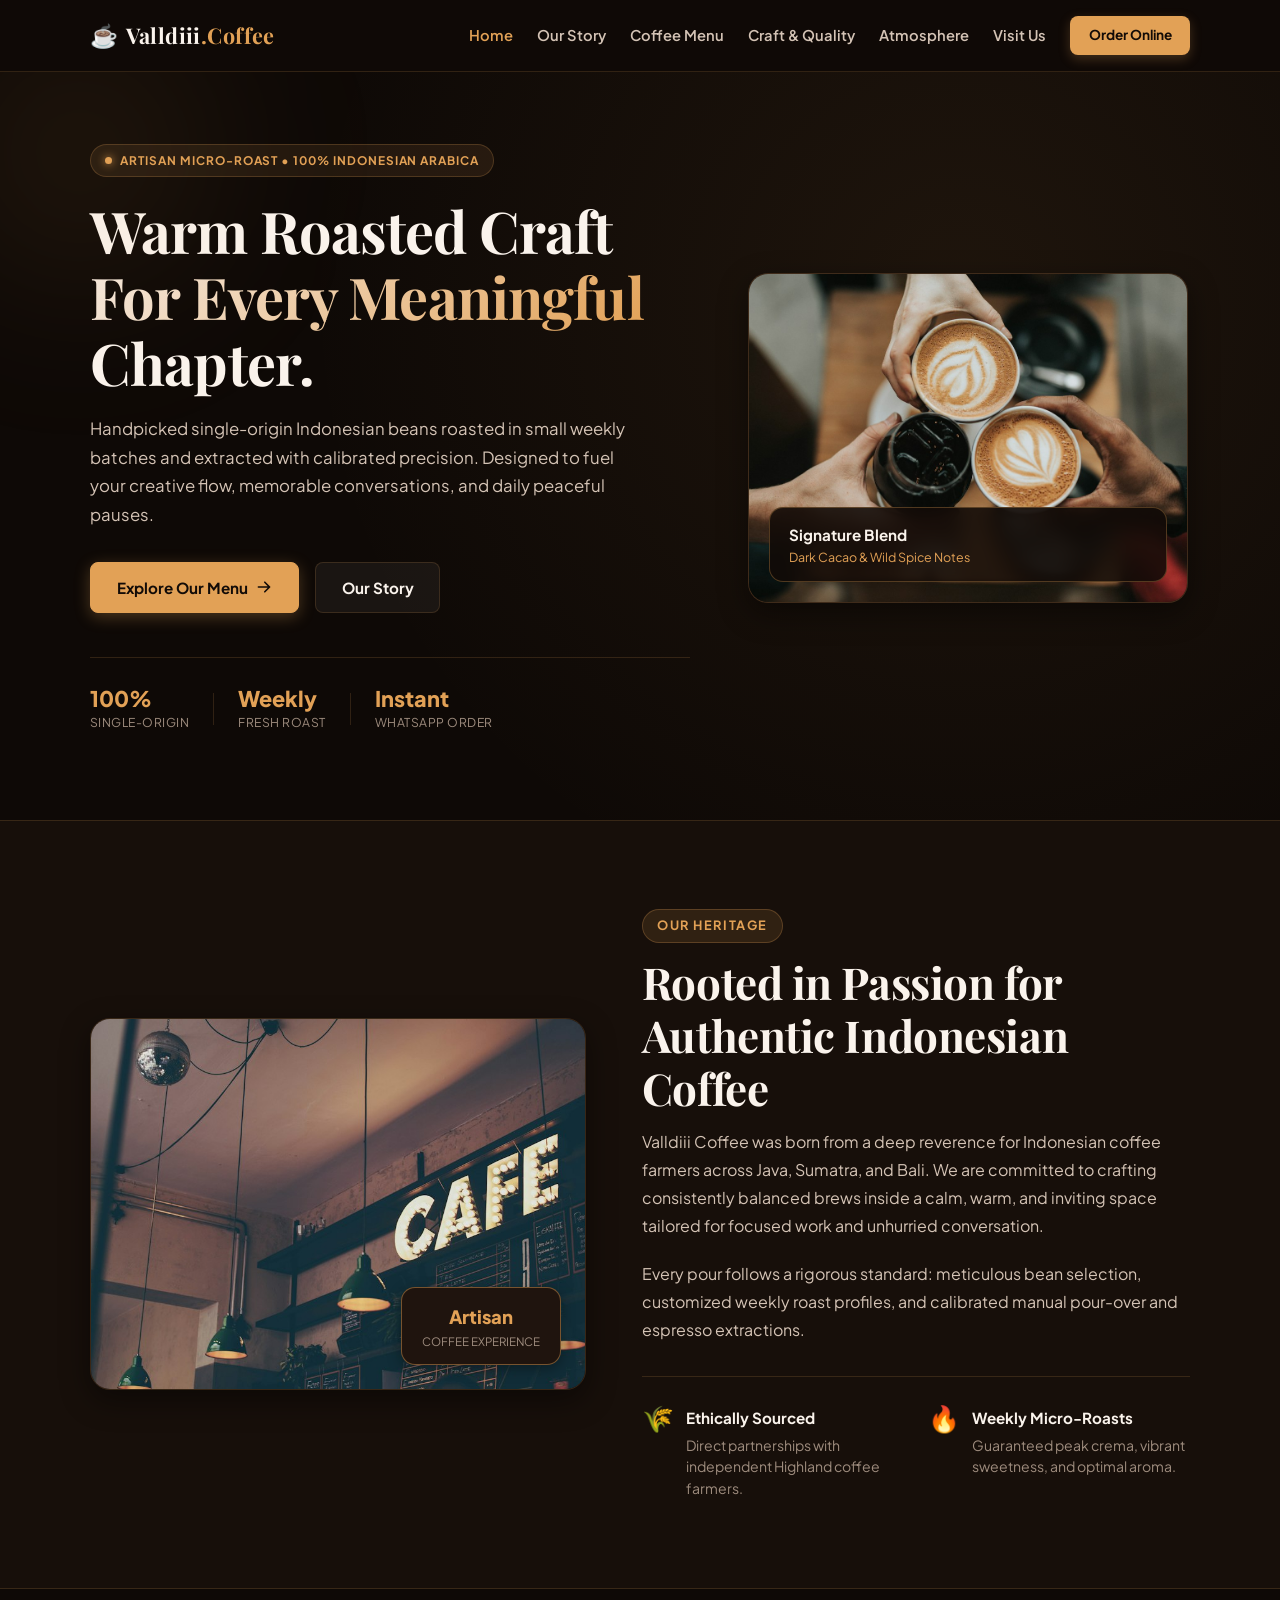
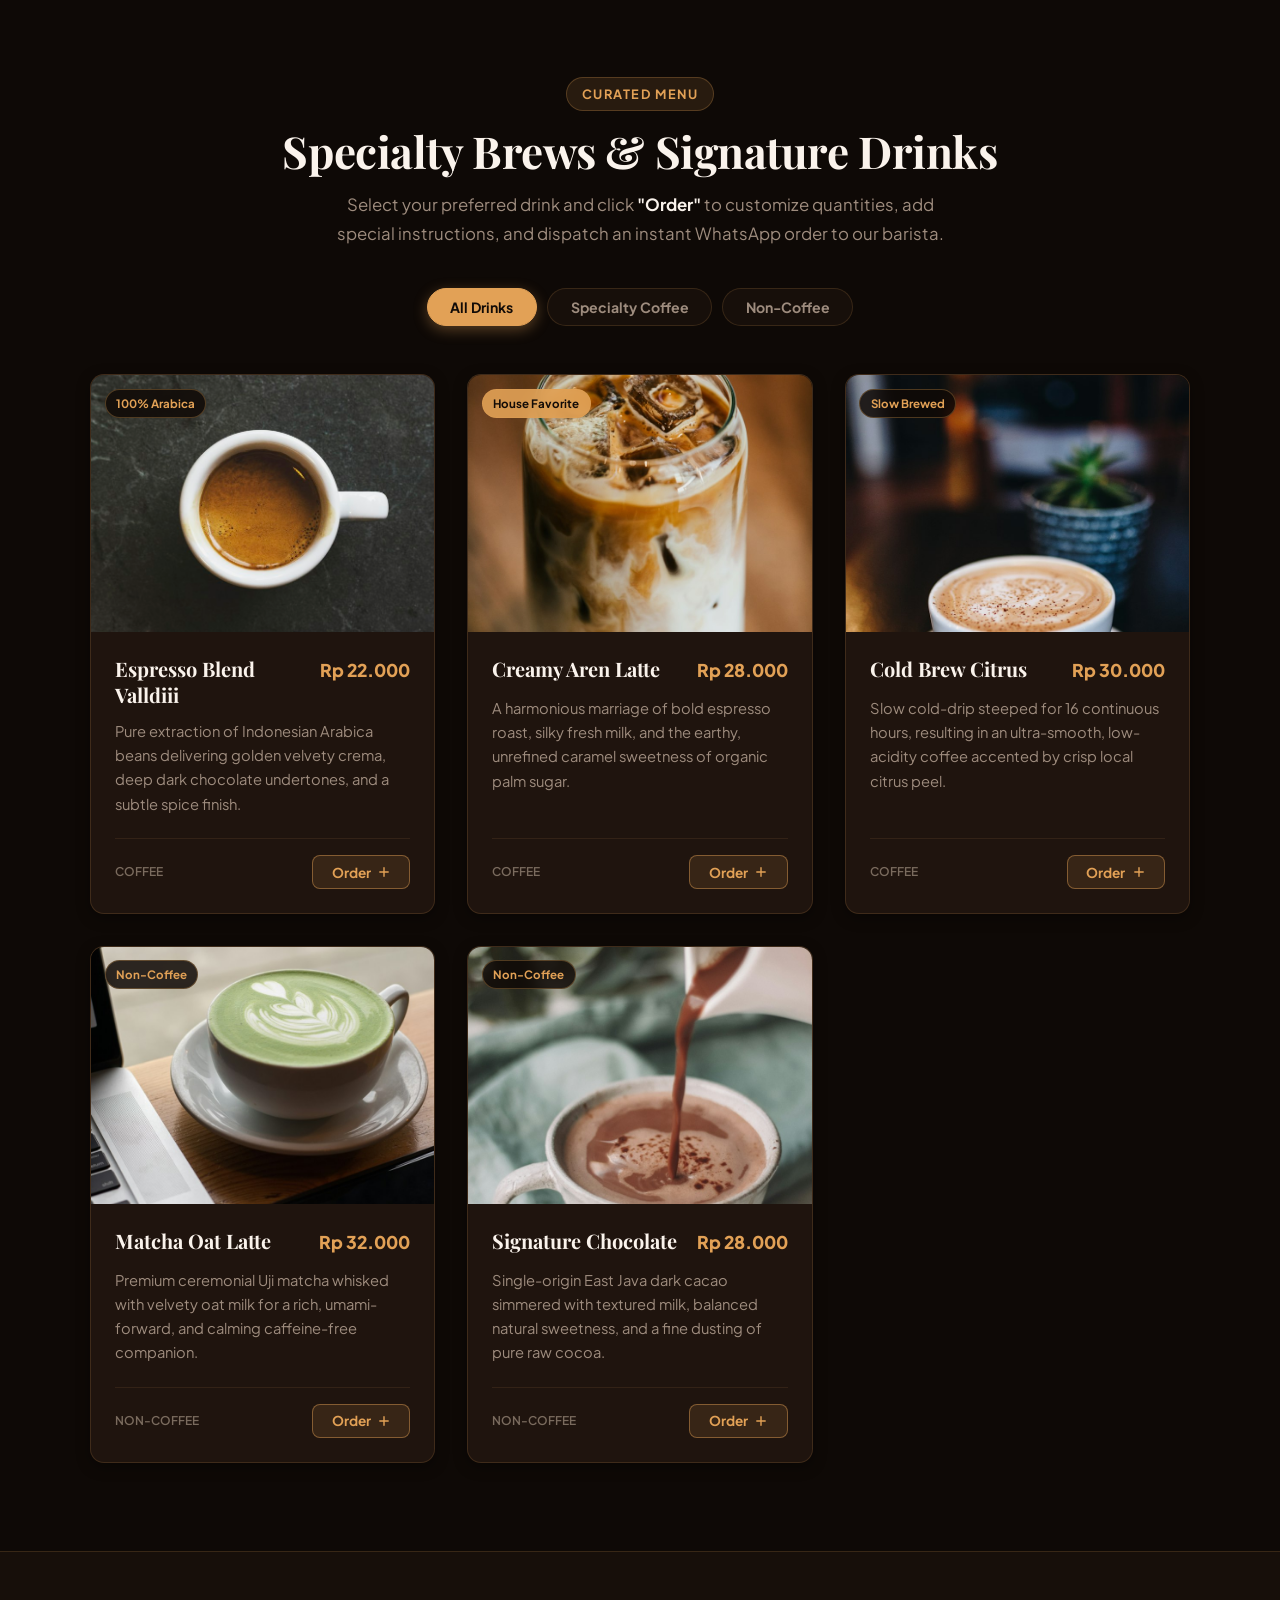
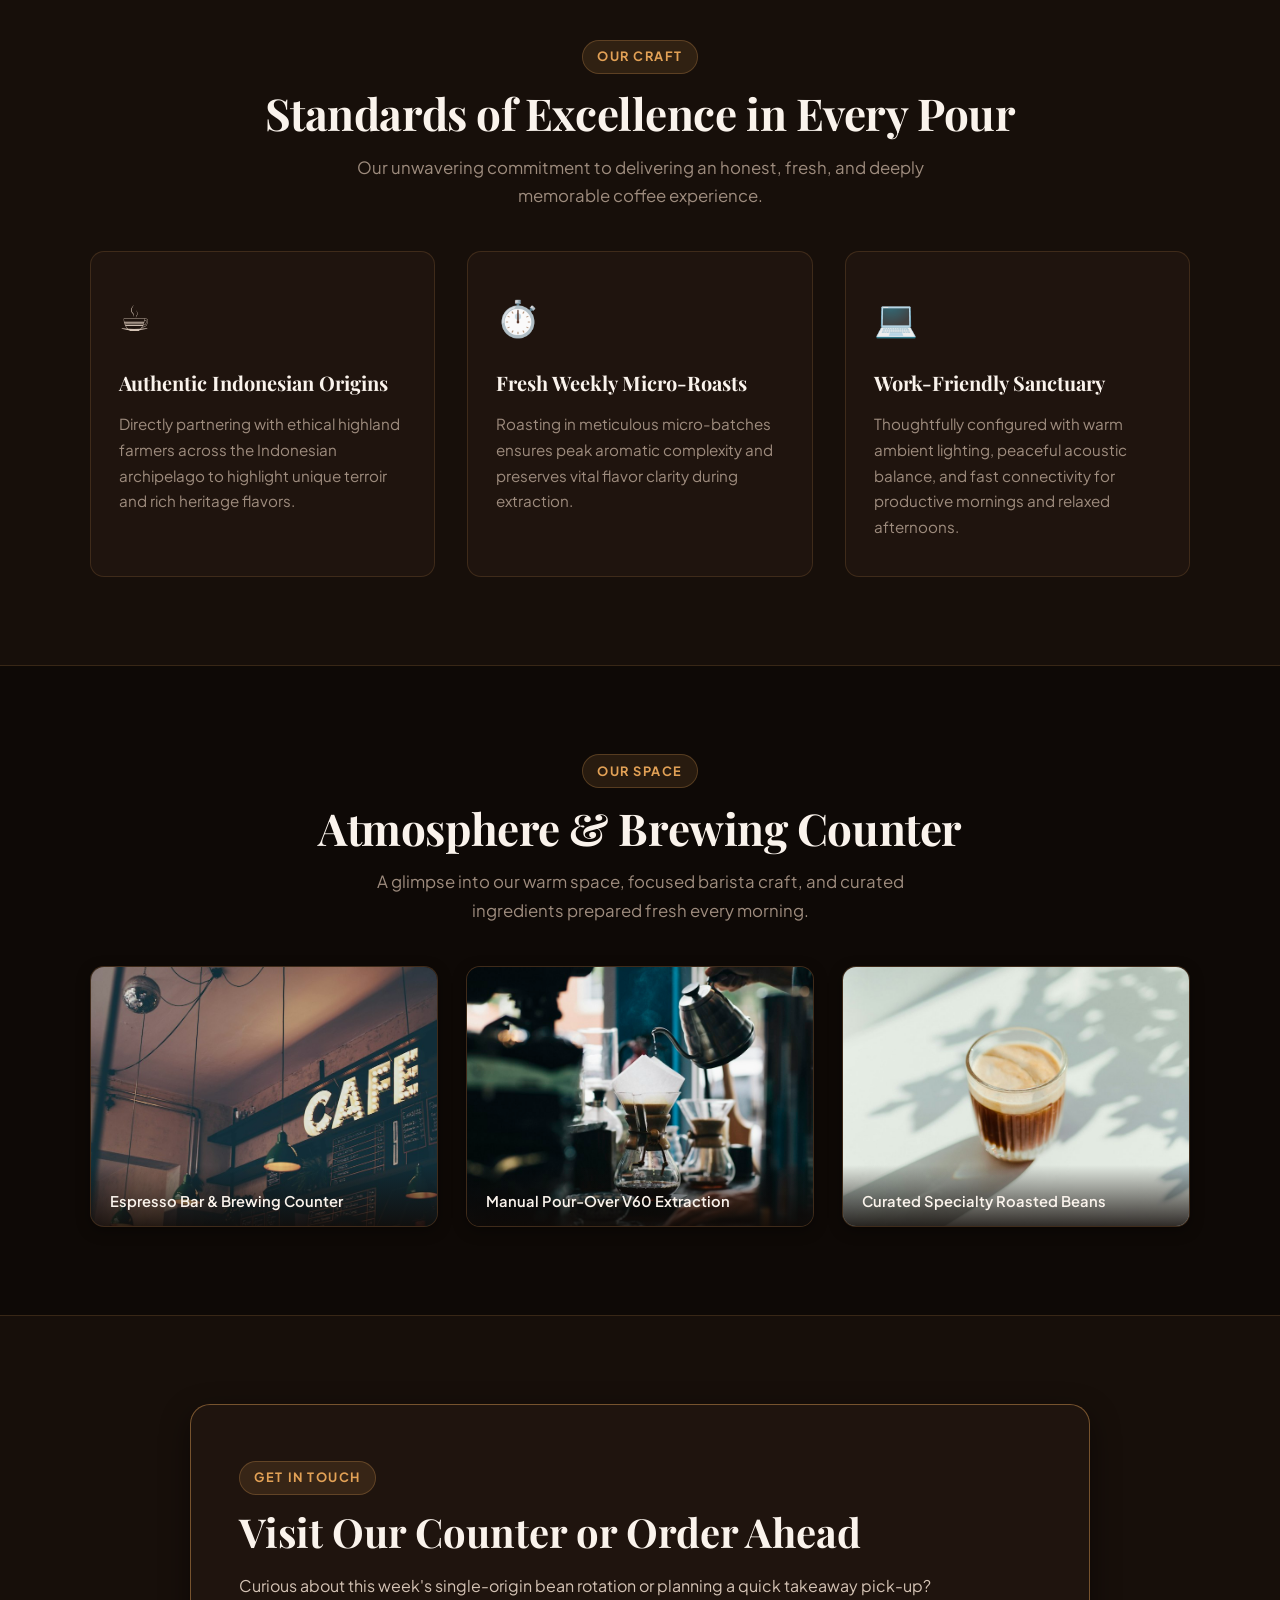
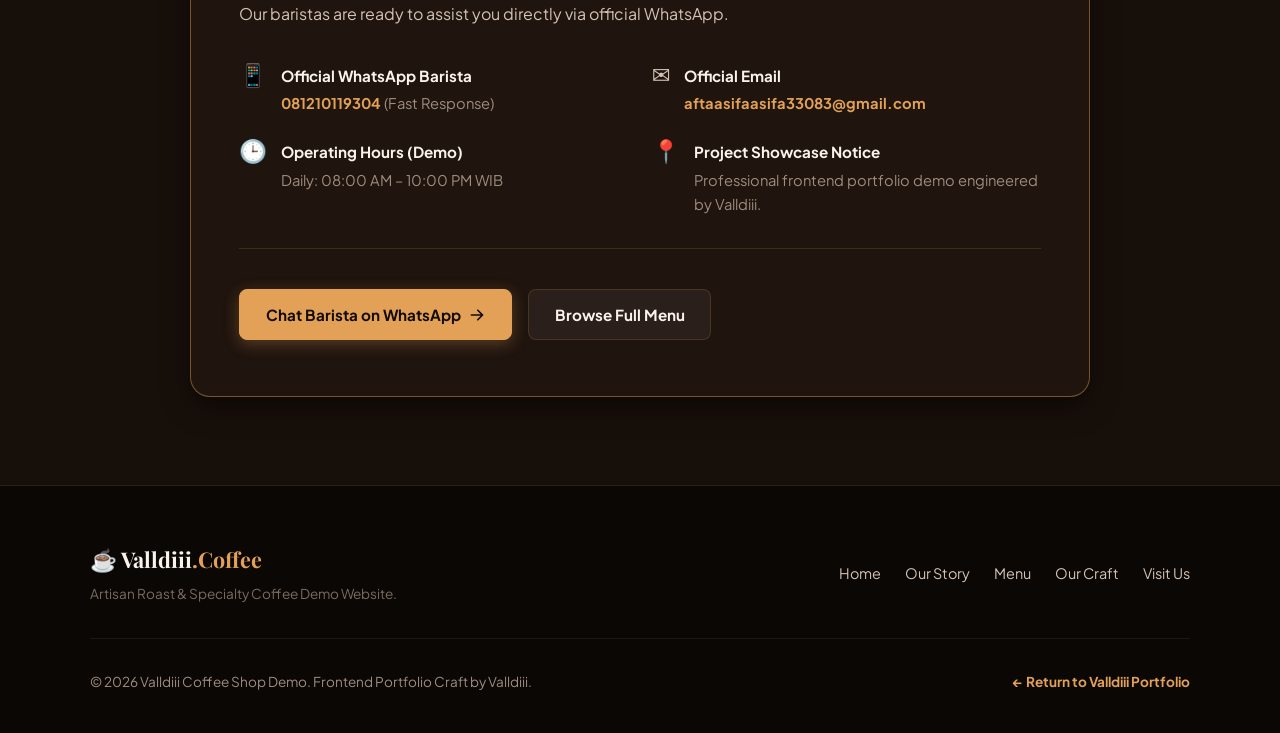
==== commit 7fd1d12f: "update file portofolio" ====
--- a/projects/coffee-shop/index.html
+++ b/projects/coffee-shop/index.html
@@ -1,18 +1,18 @@
 <!DOCTYPE html>
-<html lang="id">
+<html lang="en">
 
 <head>
   <meta charset="UTF-8">
   <meta name="viewport" content="width=device-width, initial-scale=1.0">
   <title>Valldiii Coffee — Artisan Roast &amp; Specialty Coffee</title>
-  <meta name="description" content="Demo website kedai kopi modern Valldiii Coffee. Katalog menu interaktif, artisan roast biji Nusantara, dan pemesanan instan via WhatsApp.">
-
-  <!-- Google Fonts: Plus Jakarta Sans -->
+  <meta name="description" content="Valldiii Coffee — Contemporary specialty coffee roastery demo website. Handcrafted single-origin roasts, signature beverage catalog, and direct-to-WhatsApp mobile ordering.">
+
+  <!-- Google Fonts: Playfair Display (Editorial Serif) & Plus Jakarta Sans (Modern Sans) -->
   <link rel="preconnect" href="https://fonts.googleapis.com">
   <link rel="preconnect" href="https://fonts.gstatic.com" crossorigin>
-  <link href="https://fonts.googleapis.com/css2?family=Plus+Jakarta+Sans:wght@400;500;600;700;800&display=swap" rel="stylesheet">
+  <link href="https://fonts.googleapis.com/css2?family=Playfair+Display:ital,wght@0,500;0,600;0,700;0,800;1,400;1,600&family=Plus+Jakarta+Sans:wght@400;500;600;700;800&family=JetBrains+Mono:wght@400;500;600&display=swap" rel="stylesheet">
   
-  <link rel="stylesheet" href="style.css">
+  <link rel="stylesheet" href="style.css?v=2.0">
 </head>
 
 <body>
@@ -22,24 +22,24 @@
        ======================================================== -->
   <header class="header" id="site-header">
     <div class="container nav-wrap">
-      <a href="#hero" class="brand" aria-label="Valldiii Coffee - Beranda">
+      <a href="#hero" class="brand" aria-label="Valldiii Coffee - Home">
         <span class="brand-icon">☕</span>
         <span class="brand-name">Valldiii<span class="brand-accent">.Coffee</span></span>
       </a>
 
       <!-- Desktop Nav -->
-      <nav class="nav-links" id="nav-links" aria-label="Navigasi Menu Kedai">
-        <a href="#hero" class="nav-item active">Beranda</a>
-        <a href="#about" class="nav-item">Tentang</a>
-        <a href="#menu" class="nav-item">Menu Kopi</a>
-        <a href="#features" class="nav-item">Keunggulan</a>
-        <a href="#gallery" class="nav-item">Galeri</a>
-        <a href="#contact" class="nav-item">Kontak</a>
-        <a href="#menu" class="btn-order-nav">Pesan Sekarang</a>
+      <nav class="nav-links" id="nav-links" aria-label="Shop Navigation Menu">
+        <a href="#hero" class="nav-item active">Home</a>
+        <a href="#about" class="nav-item">Our Story</a>
+        <a href="#menu" class="nav-item">Coffee Menu</a>
+        <a href="#features" class="nav-item">Craft &amp; Quality</a>
+        <a href="#gallery" class="nav-item">Atmosphere</a>
+        <a href="#contact" class="nav-item">Visit Us</a>
+        <a href="#menu" class="btn-order-nav">Order Online</a>
       </nav>
 
       <!-- Mobile Hamburger Button -->
-      <button type="button" class="nav-toggle" id="nav-toggle" aria-label="Buka menu navigasi" aria-expanded="false" aria-controls="nav-links">
+      <button type="button" class="nav-toggle" id="nav-toggle" aria-label="Toggle navigation menu" aria-expanded="false" aria-controls="nav-links">
         <span class="bar"></span>
         <span class="bar"></span>
         <span class="bar"></span>
@@ -57,27 +57,27 @@
         <div class="hero-content">
           <div class="hero-badge">
             <span class="badge-dot"></span>
-            <span>ARTISAN LOCAL ROAST • 100% BIJI NUSANTARA</span>
+            <span>ARTISAN MICRO-ROAST • 100% INDONESIAN ARABICA</span>
           </div>
 
           <h1 class="hero-title">
-            Secangkir Rasa Hangat <br>
-            <span class="text-gradient">Untuk Setiap Cerita</span> Anda.
+            Warm Roasted Craft <br>
+            <span class="text-gradient">For Every Meaningful</span> Chapter.
           </h1>
 
           <p class="hero-desc">
-            Biji kopi pilihan Nusantara yang disangrai segar setiap minggu dan diracik presisi oleh barista. Menemani setiap ide kreatif, obrolan bermakna, dan jeda istirahat harian Anda.
+            Handpicked single-origin Indonesian beans roasted in small weekly batches and extracted with calibrated precision. Designed to fuel your creative flow, memorable conversations, and daily peaceful pauses.
           </p>
 
           <div class="hero-actions">
             <a href="#menu" class="btn btn-primary" id="hero-btn-menu">
-              <span>Lihat Menu Lengkap</span>
+              <span>Explore Our Menu</span>
               <svg viewBox="0 0 20 20" fill="currentColor" width="16" height="16" aria-hidden="true">
                 <path fill-rule="evenodd" d="M10.293 3.293a1 1 0 011.414 0l6 6a1 1 0 010 1.414l-6 6a1 1 0 01-1.414-1.414L14.586 11H3a1 1 0 110-2h11.586l-4.293-4.293a1 1 0 010-1.414z" clip-rule="evenodd"/>
               </svg>
             </a>
             <a href="#about" class="btn btn-secondary" id="hero-btn-story">
-              <span>Cerita Kami</span>
+              <span>Our Story</span>
             </a>
           </div>
 
@@ -85,12 +85,12 @@
           <div class="hero-stats-strip">
             <div class="stat-pill">
               <strong>100%</strong>
-              <span>Arabika Lokal</span>
+              <span>Single-Origin</span>
             </div>
             <div class="stat-separator" aria-hidden="true"></div>
             <div class="stat-pill">
-              <strong>Fresh</strong>
-              <span>Weekly Roast</span>
+              <strong>Weekly</strong>
+              <span>Fresh Roast</span>
             </div>
             <div class="stat-separator" aria-hidden="true"></div>
             <div class="stat-pill">
@@ -102,10 +102,10 @@
 
         <div class="hero-visual">
           <div class="hero-image-card">
-            <img src="images/hero_coffee.jpg" alt="Secangkir kopi espresso hangat dengan latte art indah di meja kayu" class="hero-img" loading="eager">
+            <img src="images/hero_coffee.jpg" alt="Warm espresso cup with delicate latte art on wooden table" class="hero-img" loading="eager">
             <div class="hero-card-tag">
               <span class="tag-title">Signature Blend</span>
-              <span class="tag-sub">Aroma Cokelat &amp; Rempah</span>
+              <span class="tag-sub">Dark Cacao &amp; Wild Spice Notes</span>
             </div>
           </div>
         </div>
@@ -119,7 +119,7 @@
       <div class="container">
         <div class="about-grid">
           <div class="about-image-wrap">
-            <img src="images/gallery_1.jpg" alt="Suasana hangat interior kedai kopi Valldiii" class="about-img" loading="lazy">
+            <img src="images/gallery_1.jpg" alt="Warm cozy interior atmosphere of Valldiii Coffee bar" class="about-img" loading="lazy">
             <div class="about-experience-badge">
               <span class="exp-number">Artisan</span>
               <span class="exp-label">Coffee Experience</span>
@@ -127,28 +127,28 @@
           </div>
 
           <div class="about-text-wrap">
-            <span class="section-tag">TENTANG KEDAI</span>
-            <h2 class="section-title">Dedikasi Pada Keaslian Biji Kopi Nusantara</h2>
+            <span class="section-tag">OUR HERITAGE</span>
+            <h2 class="section-title">Rooted in Passion for Authentic Indonesian Coffee</h2>
             <p class="about-paragraph">
-              Valldiii Coffee berawal dari apresiasi mendalam terhadap para petani kopi lokal Indonesia. Kami berkomitmen menyajikan seduhan kopi yang konsisten dalam suasana ruang yang ramah, hangat, dan nyaman untuk bekerja maupun berbincang santai.
+              Valldiii Coffee was born from a deep reverence for Indonesian coffee farmers across Java, Sumatra, and Bali. We are committed to crafting consistently balanced brews inside a calm, warm, and inviting space tailored for focused work and unhurried conversation.
             </p>
             <p class="about-paragraph">
-              Setiap cangkir yang kami sajikan melalui proses kurasi ketat: pemilihan biji kopi berkualitas, profil pemanggangan presisi, dan teknik penyeduhan manual maupun espresso yang terstandarisasi.
+              Every pour follows a rigorous standard: meticulous bean selection, customized weekly roast profiles, and calibrated manual pour-over and espresso extractions.
             </p>
 
             <div class="about-features-row">
               <div class="about-feat-item">
                 <span class="feat-icon">🌾</span>
                 <div>
-                  <h4>Biji Kopi Terpilih</h4>
-                  <p>Langsung dari petani Jawa, Sumatra, dan Bali.</p>
+                  <h4>Ethically Sourced</h4>
+                  <p>Direct partnerships with independent Highland coffee farmers.</p>
                 </div>
               </div>
               <div class="about-feat-item">
                 <span class="feat-icon">🔥</span>
                 <div>
-                  <h4>Sangrai Mingguan</h4>
-                  <p>Memastikan kesegaran aroma dan crema optimal.</p>
+                  <h4>Weekly Micro-Roasts</h4>
+                  <p>Guaranteed peak crema, vibrant sweetness, and optimal aroma.</p>
                 </div>
               </div>
             </div>
@@ -163,18 +163,18 @@
     <section class="menu-section" id="menu">
       <div class="container">
         <div class="section-header text-center">
-          <span class="section-tag">DAFTAR MENU</span>
-          <h2 class="section-title">Minuman Pilihan &amp; Menu Favorit</h2>
+          <span class="section-tag">CURATED MENU</span>
+          <h2 class="section-title">Specialty Brews &amp; Signature Drinks</h2>
           <p class="section-subtitle">
-            Pilih minuman favorit Anda, klik tombol <strong>"Pesan"</strong> untuk mengatur jumlah dan mengirim pesanan instan via WhatsApp kasir.
+            Select your preferred drink and click <strong>"Order"</strong> to customize quantities, add special instructions, and dispatch an instant WhatsApp order to our barista.
           </p>
         </div>
 
         <!-- Category Filters -->
         <div class="menu-filter-bar text-center">
-          <button type="button" class="filter-btn active" data-category="all">Semua Menu</button>
-          <button type="button" class="filter-btn" data-category="coffee">Kopi (Coffee)</button>
-          <button type="button" class="filter-btn" data-category="non-coffee">Non-Kopi (Non-Coffee)</button>
+          <button type="button" class="filter-btn active" data-category="all">All Drinks</button>
+          <button type="button" class="filter-btn" data-category="coffee">Specialty Coffee</button>
+          <button type="button" class="filter-btn" data-category="non-coffee">Non-Coffee</button>
         </div>
 
         <!-- Menu Cards Grid -->
@@ -183,8 +183,8 @@
           <!-- Item 1: Espresso -->
           <article class="menu-card" data-category="coffee" data-id="espresso" data-name="Espresso Blend Valldiii" data-price="22000" data-price-display="Rp 22.000" data-image="images/espresso.jpg">
             <div class="menu-card-img-box">
-              <img src="images/espresso.jpg" alt="Segelas Espresso Blend Valldiii dengan crema tebal" class="menu-card-img" loading="lazy">
-              <span class="menu-card-badge">Arabika 100%</span>
+              <img src="images/espresso.jpg" alt="Rich Espresso Blend Valldiii with dense golden crema" class="menu-card-img" loading="lazy">
+              <span class="menu-card-badge">100% Arabica</span>
             </div>
             <div class="menu-card-body">
               <div class="menu-card-head">
@@ -192,12 +192,12 @@
                 <span class="menu-card-price">Rp 22.000</span>
               </div>
               <p class="menu-card-desc">
-                Ekstraksi murni biji kopi Arabika Nusantara dengan crema tebal, sentuhan cokelat hitam, dan aroma rempah halus.
+                Pure extraction of Indonesian Arabica beans delivering golden velvety crema, deep dark chocolate undertones, and a subtle spice finish.
               </p>
               <div class="menu-card-footer">
-                <span class="menu-card-category-tag">Kopi</span>
+                <span class="menu-card-category-tag">Coffee</span>
                 <button type="button" class="btn btn-order-item" data-action="order" data-id="espresso">
-                  <span>Pesan</span>
+                  <span>Order</span>
                   <svg viewBox="0 0 20 20" fill="currentColor" width="14" height="14" aria-hidden="true">
                     <path fill-rule="evenodd" d="M10 3a1 1 0 011 1v5h5a1 1 0 110 2h-5v5a1 1 0 11-2 0v-5H4a1 1 0 110-2h5V4a1 1 0 011-1z" clip-rule="evenodd"/>
                   </svg>
@@ -209,8 +209,8 @@
           <!-- Item 2: Creamy Aren Latte -->
           <article class="menu-card" data-category="coffee" data-id="aren-latte" data-name="Creamy Aren Latte" data-price="28000" data-price-display="Rp 28.000" data-image="images/aren_latte.jpg">
             <div class="menu-card-img-box">
-              <img src="images/aren_latte.jpg" alt="Segelas Creamy Aren Latte dengan lapisan susu segar dan gula aren" class="menu-card-img" loading="lazy">
-              <span class="menu-card-badge bestseller">Best Seller</span>
+              <img src="images/aren_latte.jpg" alt="Iced Creamy Aren Latte with silky fresh milk and palm sugar layers" class="menu-card-img" loading="lazy">
+              <span class="menu-card-badge bestseller">House Favorite</span>
             </div>
             <div class="menu-card-body">
               <div class="menu-card-head">
@@ -218,12 +218,12 @@
                 <span class="menu-card-price">Rp 28.000</span>
               </div>
               <p class="menu-card-desc">
-                Paduan seimbang espresso bold, susu segar lembut (fresh milk), dan manis alami gula aren organik pilihan.
+                A harmonious marriage of bold espresso roast, silky fresh milk, and the earthy, unrefined caramel sweetness of organic palm sugar.
               </p>
               <div class="menu-card-footer">
-                <span class="menu-card-category-tag">Kopi</span>
+                <span class="menu-card-category-tag">Coffee</span>
                 <button type="button" class="btn btn-order-item" data-action="order" data-id="aren-latte">
-                  <span>Pesan</span>
+                  <span>Order</span>
                   <svg viewBox="0 0 20 20" fill="currentColor" width="14" height="14" aria-hidden="true">
                     <path fill-rule="evenodd" d="M10 3a1 1 0 011 1v5h5a1 1 0 110 2h-5v5a1 1 0 11-2 0v-5H4a1 1 0 110-2h5V4a1 1 0 011-1z" clip-rule="evenodd"/>
                   </svg>
@@ -235,8 +235,8 @@
           <!-- Item 3: Cold Brew Citrus -->
           <article class="menu-card" data-category="coffee" data-id="cold-brew" data-name="Cold Brew Citrus" data-price="30000" data-price-display="Rp 30.000" data-image="images/cold_brew.jpg">
             <div class="menu-card-img-box">
-              <img src="images/cold_brew.jpg" alt="Segelas Cold Brew Citrus segar dengan es batu dan irisan jeruk" class="menu-card-img" loading="lazy">
-              <span class="menu-card-badge">Slow Brew</span>
+              <img src="images/cold_brew.jpg" alt="Refreshing Cold Brew Citrus with clear ice cubes and fresh orange garnish" class="menu-card-img" loading="lazy">
+              <span class="menu-card-badge">Slow Brewed</span>
             </div>
             <div class="menu-card-body">
               <div class="menu-card-head">
@@ -244,12 +244,12 @@
                 <span class="menu-card-price">Rp 30.000</span>
               </div>
               <p class="menu-card-desc">
-                Kopi cold drip yang diseduh dingin selama 16 jam, menghasilkan rasa yang halus dengan kesegaran jeruk sitrus lokal.
+                Slow cold-drip steeped for 16 continuous hours, resulting in an ultra-smooth, low-acidity coffee accented by crisp local citrus peel.
               </p>
               <div class="menu-card-footer">
-                <span class="menu-card-category-tag">Kopi</span>
+                <span class="menu-card-category-tag">Coffee</span>
                 <button type="button" class="btn btn-order-item" data-action="order" data-id="cold-brew">
-                  <span>Pesan</span>
+                  <span>Order</span>
                   <svg viewBox="0 0 20 20" fill="currentColor" width="14" height="14" aria-hidden="true">
                     <path fill-rule="evenodd" d="M10 3a1 1 0 011 1v5h5a1 1 0 110 2h-5v5a1 1 0 11-2 0v-5H4a1 1 0 110-2h5V4a1 1 0 011-1z" clip-rule="evenodd"/>
                   </svg>
@@ -261,7 +261,7 @@
           <!-- Item 4: Matcha Oat Latte -->
           <article class="menu-card" data-category="non-coffee" data-id="matcha-latte" data-name="Matcha Oat Latte" data-price="32000" data-price-display="Rp 32.000" data-image="images/matcha_latte.jpg">
             <div class="menu-card-img-box">
-              <img src="images/matcha_latte.jpg" alt="Segelas Matcha Oat Latte dengan gradasi hijau matcha dan susu oat" class="menu-card-img" loading="lazy">
+              <img src="images/matcha_latte.jpg" alt="Matcha Oat Latte with vivid green ceremonial matcha and creamy oat milk" class="menu-card-img" loading="lazy">
               <span class="menu-card-badge">Non-Coffee</span>
             </div>
             <div class="menu-card-body">
@@ -270,12 +270,12 @@
                 <span class="menu-card-price">Rp 32.000</span>
               </div>
               <p class="menu-card-desc">
-                Bubuk Uji matcha autentik berpadu susu gandum (oat milk) yang creamy, gurih, dan menenangkan tanpa kafein kopi.
+                Premium ceremonial Uji matcha whisked with velvety oat milk for a rich, umami-forward, and calming caffeine-free companion.
               </p>
               <div class="menu-card-footer">
-                <span class="menu-card-category-tag">Non-Kopi</span>
+                <span class="menu-card-category-tag">Non-Coffee</span>
                 <button type="button" class="btn btn-order-item" data-action="order" data-id="matcha-latte">
-                  <span>Pesan</span>
+                  <span>Order</span>
                   <svg viewBox="0 0 20 20" fill="currentColor" width="14" height="14" aria-hidden="true">
                     <path fill-rule="evenodd" d="M10 3a1 1 0 011 1v5h5a1 1 0 110 2h-5v5a1 1 0 11-2 0v-5H4a1 1 0 110-2h5V4a1 1 0 011-1z" clip-rule="evenodd"/>
                   </svg>
@@ -287,7 +287,7 @@
           <!-- Item 5: Signature Chocolate -->
           <article class="menu-card" data-category="non-coffee" data-id="chocolate" data-name="Signature Chocolate" data-price="28000" data-price-display="Rp 28.000" data-image="images/chocolate.jpg">
             <div class="menu-card-img-box">
-              <img src="images/chocolate.jpg" alt="Segelas Signature Chocolate pekat dengan foam susu" class="menu-card-img" loading="lazy">
+              <img src="images/chocolate.jpg" alt="Rich dark Signature Chocolate beverage with dense velvety foam" class="menu-card-img" loading="lazy">
               <span class="menu-card-badge">Non-Coffee</span>
             </div>
             <div class="menu-card-body">
@@ -296,12 +296,12 @@
                 <span class="menu-card-price">Rp 28.000</span>
               </div>
               <p class="menu-card-desc">
-                Cokelat pekat Jawa Timur dengan kekentalan pas, rasa manis seimbang, dan taburan cocoa powder murni.
+                Single-origin East Java dark cacao simmered with textured milk, balanced natural sweetness, and a fine dusting of pure raw cocoa.
               </p>
               <div class="menu-card-footer">
-                <span class="menu-card-category-tag">Non-Kopi</span>
+                <span class="menu-card-category-tag">Non-Coffee</span>
                 <button type="button" class="btn btn-order-item" data-action="order" data-id="chocolate">
-                  <span>Pesan</span>
+                  <span>Order</span>
                   <svg viewBox="0 0 20 20" fill="currentColor" width="14" height="14" aria-hidden="true">
                     <path fill-rule="evenodd" d="M10 3a1 1 0 011 1v5h5a1 1 0 110 2h-5v5a1 1 0 11-2 0v-5H4a1 1 0 110-2h5V4a1 1 0 011-1z" clip-rule="evenodd"/>
                   </svg>
@@ -315,35 +315,35 @@
     </section>
 
     <!-- ========================================================
-         5. KEUNGGULAN SECTION (WHY CHOOSE US)
+         5. FEATURES SECTION (WHY CHOOSE US)
          ======================================================== -->
     <section class="features-section" id="features">
       <div class="container">
         <div class="section-header text-center">
-          <span class="section-tag">KEUNGGULAN</span>
-          <h2 class="section-title">Standar Kualitas di Setiap Seduhan</h2>
+          <span class="section-tag">OUR CRAFT</span>
+          <h2 class="section-title">Standards of Excellence in Every Pour</h2>
           <p class="section-subtitle">
-            Komitmen kami untuk memberikan pengalaman ngopi yang jujur, segar, dan berkesan.
+            Our unwavering commitment to delivering an honest, fresh, and deeply memorable coffee experience.
           </p>
         </div>
 
         <div class="features-grid">
           <div class="feature-box">
             <div class="feature-icon-wrap">☕</div>
-            <h3>Biji Kopi Asli Nusantara</h3>
-            <p>Kami bermitra dengan perkebunan lokal di berbagai daerah Nusantara untuk menyajikan cita rasa khas daerah yang kaya dan autentik.</p>
+            <h3>Authentic Indonesian Origins</h3>
+            <p>Directly partnering with ethical highland farmers across the Indonesian archipelago to highlight unique terroir and rich heritage flavors.</p>
           </div>
 
           <div class="feature-box">
             <div class="feature-icon-wrap">⏱️</div>
-            <h3>Penyangraian Segar Tiap Minggu</h3>
-            <p>Roasting berkala dalam jumlah kecil menjamin aroma kopi tetap kuat dan karakter rasa keluar sempurna saat diekstraksi.</p>
+            <h3>Fresh Weekly Micro-Roasts</h3>
+            <p>Roasting in meticulous micro-batches ensures peak aromatic complexity and preserves vital flavor clarity during extraction.</p>
           </div>
 
           <div class="feature-box">
             <div class="feature-icon-wrap">💻</div>
-            <h3>Ruang Tenang &amp; Ramah Kerja</h3>
-            <p>Konsep kedai yang tenang dengan pencahayaan hangat, cocok untuk bekerja fokus dengan laptop atau membaca buku kesukaan Anda.</p>
+            <h3>Work-Friendly Sanctuary</h3>
+            <p>Thoughtfully configured with warm ambient lighting, peaceful acoustic balance, and fast connectivity for productive mornings and relaxed afternoons.</p>
           </div>
         </div>
       </div>
@@ -355,25 +355,25 @@
     <section class="gallery-section" id="gallery">
       <div class="container">
         <div class="section-header text-center">
-          <span class="section-tag">GALERI KEDAI</span>
-          <h2 class="section-title">Suasana &amp; Ruang Seduh Kami</h2>
+          <span class="section-tag">OUR SPACE</span>
+          <h2 class="section-title">Atmosphere &amp; Brewing Counter</h2>
           <p class="section-subtitle">
-            Sekilas pandang suasana hangat, aktivitas barista, dan bahan pilihan yang kami gunakan setiap hari.
+            A glimpse into our warm space, focused barista craft, and curated ingredients prepared fresh every morning.
           </p>
         </div>
 
         <div class="gallery-grid">
           <div class="gallery-item">
-            <img src="images/gallery_1.jpg" alt="Suasana interior bar kedai kopi dengan pencahayaan hangat" class="gallery-img" loading="lazy">
-            <div class="gallery-caption">Ruang Bar &amp; Suasana Seduh</div>
+            <img src="images/gallery_1.jpg" alt="Warm interior coffee bar with cozy ambient lighting" class="gallery-img" loading="lazy">
+            <div class="gallery-caption">Espresso Bar &amp; Brewing Counter</div>
           </div>
           <div class="gallery-item">
-            <img src="images/gallery_2.jpg" alt="Proses seduh manual brew v60 dengan teko khusus" class="gallery-img" loading="lazy">
-            <div class="gallery-caption">Proses Manual Brew V60</div>
+            <img src="images/gallery_2.jpg" alt="Artisan manual pour-over V60 extraction" class="gallery-img" loading="lazy">
+            <div class="gallery-caption">Manual Pour-Over V60 Extraction</div>
           </div>
           <div class="gallery-item">
-            <img src="images/gallery_3.jpg" alt="Biji kopi sangrai specialty Nusantara" class="gallery-img" loading="lazy">
-            <div class="gallery-caption">Biji Kopi Artisan Pilihan</div>
+            <img src="images/gallery_3.jpg" alt="Curated roasted specialty coffee beans" class="gallery-img" loading="lazy">
+            <div class="gallery-caption">Curated Specialty Roasted Beans</div>
           </div>
         </div>
       </div>
@@ -386,25 +386,25 @@
       <div class="container">
         <div class="contact-card-box">
           <div class="contact-info-col">
-            <span class="section-tag">HUBUNGI KAMI</span>
-            <h2 class="contact-heading">Kunjungi Kedai atau Pesan Terlebih Dahulu</h2>
+            <span class="section-tag">GET IN TOUCH</span>
+            <h2 class="contact-heading">Visit Our Counter or Order Ahead</h2>
             <p class="contact-desc">
-              Punya pertanyaan mengenai varian biji kopi minggu ini atau ingin memesan untuk dibawa pulang? Barista kami siap melayani Anda melalui WhatsApp resmi berikut.
+              Curious about this week's single-origin bean rotation or planning a quick takeaway pick-up? Our baristas are ready to assist you directly via official WhatsApp.
             </p>
 
             <div class="contact-details-list">
               <div class="contact-item">
                 <span class="contact-item-icon">📱</span>
                 <div>
-                  <strong>WhatsApp Kasir Resmi</strong>
-                  <p><a href="https://wa.me/6281210119304" target="_blank" rel="noopener noreferrer">081210119304</a> (Respon Cepat)</p>
+                  <strong>Official WhatsApp Barista</strong>
+                  <p><a href="https://wa.me/6281210119304" target="_blank" rel="noopener noreferrer">081210119304</a> (Fast Response)</p>
                 </div>
               </div>
 
               <div class="contact-item">
                 <span class="contact-item-icon">✉️</span>
                 <div>
-                  <strong>Email Resmi</strong>
+                  <strong>Official Email</strong>
                   <p><a href="mailto:aftaasifaasifa33083@gmail.com">aftaasifaasifa33083@gmail.com</a></p>
                 </div>
               </div>
@@ -412,29 +412,29 @@
               <div class="contact-item">
                 <span class="contact-item-icon">🕒</span>
                 <div>
-                  <strong>Jam Operasional Kedai (Demo)</strong>
-                  <p>Setiap Hari: 08.00 – 22.00 WIB</p>
+                  <strong>Operating Hours (Demo)</strong>
+                  <p>Daily: 08:00 AM – 10:00 PM WIB</p>
                 </div>
               </div>
 
               <div class="contact-item">
                 <span class="contact-item-icon">📍</span>
                 <div>
-                  <strong>Status Proyek Demo</strong>
-                  <p>Proyek showcase portfolio front-end oleh Valldiii.</p>
+                  <strong>Project Showcase Notice</strong>
+                  <p>Professional frontend portfolio demo engineered by Valldiii.</p>
                 </div>
               </div>
             </div>
 
             <div class="contact-actions">
-              <a href="https://wa.me/6281210119304?text=Halo%20Valldiii%20Coffee%2C%20saya%20tertarik%20bertanya%20tentang%20menu%20kopi" target="_blank" rel="noopener noreferrer" class="btn btn-primary" id="btn-wa-contact">
-                <span>Chat Kasir via WhatsApp</span>
+              <a href="https://wa.me/6281210119304?text=Hello%20Valldiii%20Coffee%2C%20I%20have%20an%20inquiry%20about%20your%20coffee%20menu" target="_blank" rel="noopener noreferrer" class="btn btn-primary" id="btn-wa-contact">
+                <span>Chat Barista on WhatsApp</span>
                 <svg viewBox="0 0 20 20" fill="currentColor" width="16" height="16" aria-hidden="true">
                   <path fill-rule="evenodd" d="M10.293 3.293a1 1 0 011.414 0l6 6a1 1 0 010 1.414l-6 6a1 1 0 01-1.414-1.414L14.586 11H3a1 1 0 110-2h11.586l-4.293-4.293a1 1 0 010-1.414z" clip-rule="evenodd"/>
                 </svg>
               </a>
               <a href="#menu" class="btn btn-secondary">
-                <span>Pilih Menu Sekarang</span>
+                <span>Browse Full Menu</span>
               </a>
             </div>
           </div>
@@ -454,17 +454,17 @@
           <p class="footer-tagline">Artisan Roast &amp; Specialty Coffee Demo Website.</p>
         </div>
         <div class="footer-nav">
-          <a href="#hero">Beranda</a>
-          <a href="#about">Tentang</a>
+          <a href="#hero">Home</a>
+          <a href="#about">Our Story</a>
           <a href="#menu">Menu</a>
-          <a href="#features">Keunggulan</a>
-          <a href="#contact">Kontak</a>
+          <a href="#features">Our Craft</a>
+          <a href="#contact">Visit Us</a>
         </div>
       </div>
 
       <div class="footer-bottom">
-        <p>&copy; 2026 Valldiii Coffee Shop Demo. Portofolio Front-End Karya Valldiii.</p>
-        <p><a href="../../index.html" class="back-link" target="_top">← Kembali ke Halaman Portofolio Valldiii</a></p>
+        <p>&copy; 2026 Valldiii Coffee Shop Demo. Frontend Portfolio Craft by Valldiii.</p>
+        <p><a href="../../index.html" class="back-link" target="_top">← Return to Valldiii Portfolio</a></p>
       </div>
     </div>
   </footer>
@@ -475,8 +475,8 @@
   <div class="order-modal-backdrop" id="order-modal-backdrop" aria-hidden="true">
     <div class="order-modal-card" role="dialog" aria-modal="true" aria-labelledby="modal-drink-name">
       <div class="modal-card-header">
-        <div class="modal-card-badge">Pemesanan Minuman</div>
-        <button type="button" class="modal-close-btn" id="modal-order-close" aria-label="Tutup panel pesanan">
+        <div class="modal-card-badge">Place Your Order</div>
+        <button type="button" class="modal-close-btn" id="modal-order-close" aria-label="Close order dialog">
           <svg viewBox="0 0 24 24" width="20" height="20" fill="none" stroke="currentColor" stroke-width="2.2" stroke-linecap="round" stroke-linejoin="round">
             <line x1="18" y1="6" x2="6" y2="18"></line>
             <line x1="6" y1="6" x2="18" y2="18"></line>
@@ -487,53 +487,53 @@
       <div class="modal-card-body">
         <!-- Selected Item Preview -->
         <div class="modal-product-summary">
-          <img src="images/aren_latte.jpg" alt="Pratinjau minuman" class="modal-product-img" id="modal-product-img">
+          <img src="images/aren_latte.jpg" alt="Selected beverage preview" class="modal-product-img" id="modal-product-img">
           <div class="modal-product-text">
             <h3 class="modal-product-title" id="modal-drink-name">Creamy Aren Latte</h3>
             <span class="modal-unit-price" id="modal-unit-price">Rp 28.000 / cup</span>
-            <p class="modal-product-desc" id="modal-drink-desc">Espresso lembut dipadu susu murni dan gula aren organik.</p>
+            <p class="modal-product-desc" id="modal-drink-desc">A balanced blend of bold espresso, smooth fresh milk, and organic palm sugar.</p>
           </div>
         </div>
 
         <!-- Quantity Stepper -->
         <div class="modal-form-group">
-          <label class="modal-label" for="order-quantity-input">Jumlah Pesanan (Cup):</label>
+          <label class="modal-label" for="order-quantity-input">Quantity (Cup):</label>
           <div class="quantity-stepper">
-            <button type="button" class="stepper-btn" id="btn-qty-minus" aria-label="Kurangi jumlah pesanan">−</button>
+            <button type="button" class="stepper-btn" id="btn-qty-minus" aria-label="Decrease quantity">−</button>
             <input type="number" id="order-quantity-input" class="quantity-input" value="1" min="1" max="50" readonly>
-            <button type="button" class="stepper-btn" id="btn-qty-plus" aria-label="Tambah jumlah pesanan">+</button>
+            <button type="button" class="stepper-btn" id="btn-qty-plus" aria-label="Increase quantity">+</button>
           </div>
         </div>
 
         <!-- Order Notes -->
         <div class="modal-form-group">
-          <label class="modal-label" for="order-notes-input">Catatan Khusus (Opsional):</label>
-          <input type="text" id="order-notes-input" class="modal-input" placeholder="Contoh: Less sugar / Es sedang / Panas">
+          <label class="modal-label" for="order-notes-input">Special Instructions (Optional):</label>
+          <input type="text" id="order-notes-input" class="modal-input" placeholder="e.g., Less sugar / Iced / Oat milk preference">
         </div>
 
         <!-- Dynamic Subtotal Calculation -->
         <div class="modal-subtotal-box">
           <div class="subtotal-row">
-            <span class="subtotal-label">Subtotal Pesanan:</span>
+            <span class="subtotal-label">Order Subtotal:</span>
             <span class="subtotal-val" id="modal-subtotal-val">Rp 28.000</span>
           </div>
-          <p class="subtotal-hint">Harga sudah termasuk cangkir takeaway ramah lingkungan.</p>
+          <p class="subtotal-hint">Price includes eco-friendly compostable takeaway packaging.</p>
         </div>
 
         <!-- Demo Transparency Notice -->
         <div class="modal-demo-notice">
           <span class="notice-icon">ℹ️</span>
-          <span>Pesanan ini akan langsung diformat dan dikirim ke nomor WhatsApp kasir resmi Valldiii (081210119304).</span>
+          <span>This order will be automatically formatted and sent to official Valldiii WhatsApp (+62 812-1011-9304).</span>
         </div>
       </div>
 
       <div class="modal-card-footer">
-        <button type="button" class="btn btn-secondary btn-sm" id="btn-cancel-order">Batal</button>
+        <button type="button" class="btn btn-secondary btn-sm" id="btn-cancel-order">Cancel</button>
         <button type="button" class="btn btn-primary" id="btn-submit-whatsapp">
           <svg viewBox="0 0 24 24" width="18" height="18" fill="currentColor" aria-hidden="true">
             <path d="M12.04 2c-5.46 0-9.91 4.45-9.91 9.91 0 1.75.46 3.45 1.32 4.95L2.05 22l5.25-1.38c1.45.79 3.08 1.21 4.74 1.21 5.46 0 9.91-4.45 9.91-9.91 0-2.65-1.03-5.14-2.9-7.01A9.816 9.816 0 0 0 12.04 2zm0 18.15c-1.49 0-2.95-.4-4.23-1.16l-.3-.18-3.14.82.84-3.06-.2-.31c-.83-1.33-1.27-2.87-1.27-4.46 0-4.52 3.68-8.2 8.2-8.2 2.19 0 4.25.85 5.8 2.4 1.55 1.55 2.4 3.61 2.4 5.8 0 4.52-3.68 8.19-8.2 8.19zm4.49-6.14c-.25-.12-1.47-.72-1.7-.81-.23-.08-.39-.12-.56.12-.17.25-.64.81-.79.97-.14.17-.29.19-.54.06-.25-.12-1.05-.39-2-1.23-.74-.66-1.24-1.47-1.38-1.72-.14-.25-.02-.38.11-.51.11-.11.25-.29.37-.43.12-.15.17-.25.25-.42.08-.17.04-.31-.02-.44-.06-.12-.56-1.35-.77-1.85-.2-.49-.41-.42-.56-.43h-.48c-.17 0-.44.06-.67.31-.23.25-.88.86-.88 2.1 0 1.24.9 2.44 1.03 2.61.12.17 1.77 2.7 4.29 3.79.6.26 1.07.41 1.44.53.6.19 1.15.16 1.58.1.48-.07 1.47-.6 1.68-1.18.21-.58.21-1.07.15-1.18-.06-.11-.23-.17-.48-.29z"/>
           </svg>
-          <span>Pesan via WhatsApp</span>
+          <span>Order via WhatsApp</span>
         </button>
       </div>
     </div>
@@ -542,7 +542,7 @@
   <!-- Toast Notification Hub -->
   <div class="toast-hub" id="toast-hub" aria-live="polite"></div>
 
-  <script src="script.js"></script>
+  <script src="script.js?v=2.0"></script>
 </body>
 
-</html>+</html>
--- a/projects/coffee-shop/style.css
+++ b/projects/coffee-shop/style.css
@@ -4,19 +4,23 @@
    ======================================================== */
 
 :root {
-  --bg-body: #100a07;
-  --bg-surface: #18110c;
-  --bg-card: #201712;
-  --bg-card-hover: #291e17;
+  --bg-body: #0e0906;
+  --bg-surface: #170f0a;
+  --bg-card: #1f140e;
+  --bg-card-hover: #291b13;
   --border-subtle: rgba(226, 161, 86, 0.16);
-  --border-accent: rgba(226, 161, 86, 0.5);
-  --accent-gold: #E2A156;
+  --border-accent: rgba(226, 161, 86, 0.45);
+  --accent-gold: #e2a156;
   --accent-gold-hover: #f0b26b;
   --accent-gold-dark: #b87b32;
-  --text-white: #FAF3EC;
-  --text-body: #D4C3B5;
-  --text-muted: #9E8C7E;
+  --accent-terracotta: #d97736;
+  --text-white: #faf3ec;
+  --text-body: #d4c3b5;
+  --text-muted: #9e8c7e;
   --text-dim: #7a6b5e;
+  --font-serif: 'Playfair Display', Georgia, 'Times New Roman', serif;
+  --font-sans: 'Plus Jakarta Sans', system-ui, -apple-system, sans-serif;
+  --font-mono: 'JetBrains Mono', monospace;
   --radius-sm: 8px;
   --radius-md: 14px;
   --radius-lg: 20px;
@@ -100,11 +104,13 @@
 }
 
 .section-title {
-  font-size: clamp(1.85rem, 3.5vw, 2.5rem);
-  font-weight: 800;
-  color: var(--text-white);
-  line-height: 1.25;
+  font-family: var(--font-serif);
+  font-size: clamp(2rem, 3.8vw, 2.75rem);
+  font-weight: 700;
+  color: var(--text-white);
+  line-height: 1.2;
   margin-bottom: 0.85rem;
+  letter-spacing: -0.01em;
 }
 
 .section-subtitle {
@@ -195,9 +201,11 @@
   display: flex;
   align-items: center;
   gap: 0.5rem;
-  font-size: 1.3rem;
-  font-weight: 800;
-  color: var(--text-white);
+  font-family: var(--font-serif);
+  font-size: 1.35rem;
+  font-weight: 700;
+  color: var(--text-white);
+  letter-spacing: 0.02em;
 }
 
 .brand-icon {
@@ -330,11 +338,13 @@
 }
 
 .hero-title {
-  font-size: clamp(2.2rem, 4.5vw, 3.4rem);
-  font-weight: 800;
-  color: var(--text-white);
-  line-height: 1.18;
+  font-family: var(--font-serif);
+  font-size: clamp(2.4rem, 4.8vw, 3.6rem);
+  font-weight: 700;
+  color: var(--text-white);
+  line-height: 1.15;
   margin-bottom: 1.25rem;
+  letter-spacing: -0.015em;
 }
 
 .text-gradient {
@@ -675,7 +685,8 @@
 }
 
 .menu-card-title {
-  font-size: 1.18rem;
+  font-family: var(--font-serif);
+  font-size: 1.25rem;
   font-weight: 700;
   color: var(--text-white);
   line-height: 1.3;
@@ -769,7 +780,8 @@
 }
 
 .feature-box h3 {
-  font-size: 1.2rem;
+  font-family: var(--font-serif);
+  font-size: 1.25rem;
   font-weight: 700;
   color: var(--text-white);
   margin-bottom: 0.75rem;
@@ -849,10 +861,11 @@
 }
 
 .contact-heading {
-  font-size: clamp(1.8rem, 3.2vw, 2.3rem);
-  font-weight: 800;
-  color: var(--text-white);
-  line-height: 1.25;
+  font-family: var(--font-serif);
+  font-size: clamp(1.9rem, 3.4vw, 2.5rem);
+  font-weight: 700;
+  color: var(--text-white);
+  line-height: 1.2;
   margin-bottom: 1rem;
 }
 
@@ -934,8 +947,9 @@
 }
 
 .footer-brand .brand-name {
-  font-size: 1.25rem;
-  font-weight: 800;
+  font-family: var(--font-serif);
+  font-size: 1.35rem;
+  font-weight: 700;
   color: var(--text-white);
   display: inline-block;
   margin-bottom: 0.35rem;
@@ -1093,7 +1107,8 @@
 }
 
 .modal-product-title {
-  font-size: 1.1rem;
+  font-family: var(--font-serif);
+  font-size: 1.25rem;
   font-weight: 700;
   color: var(--text-white);
   margin-bottom: 0.15rem;
